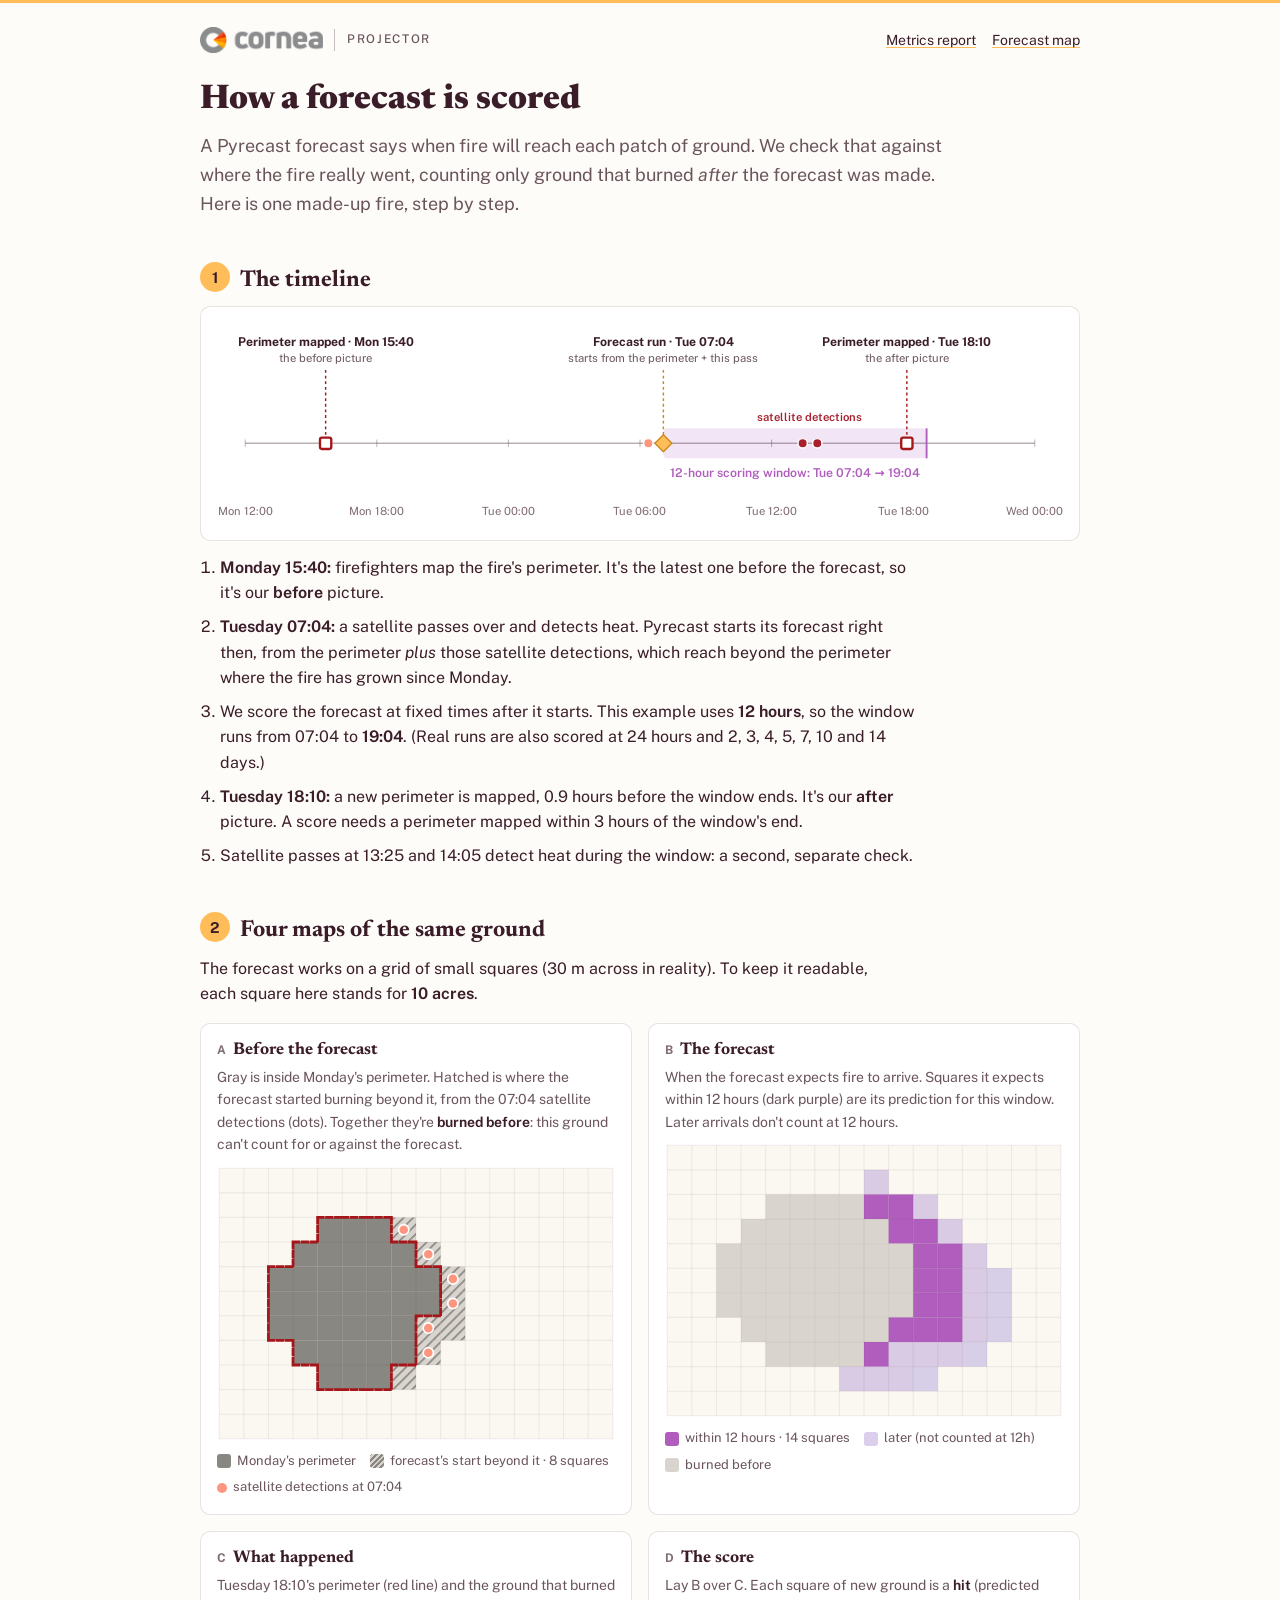
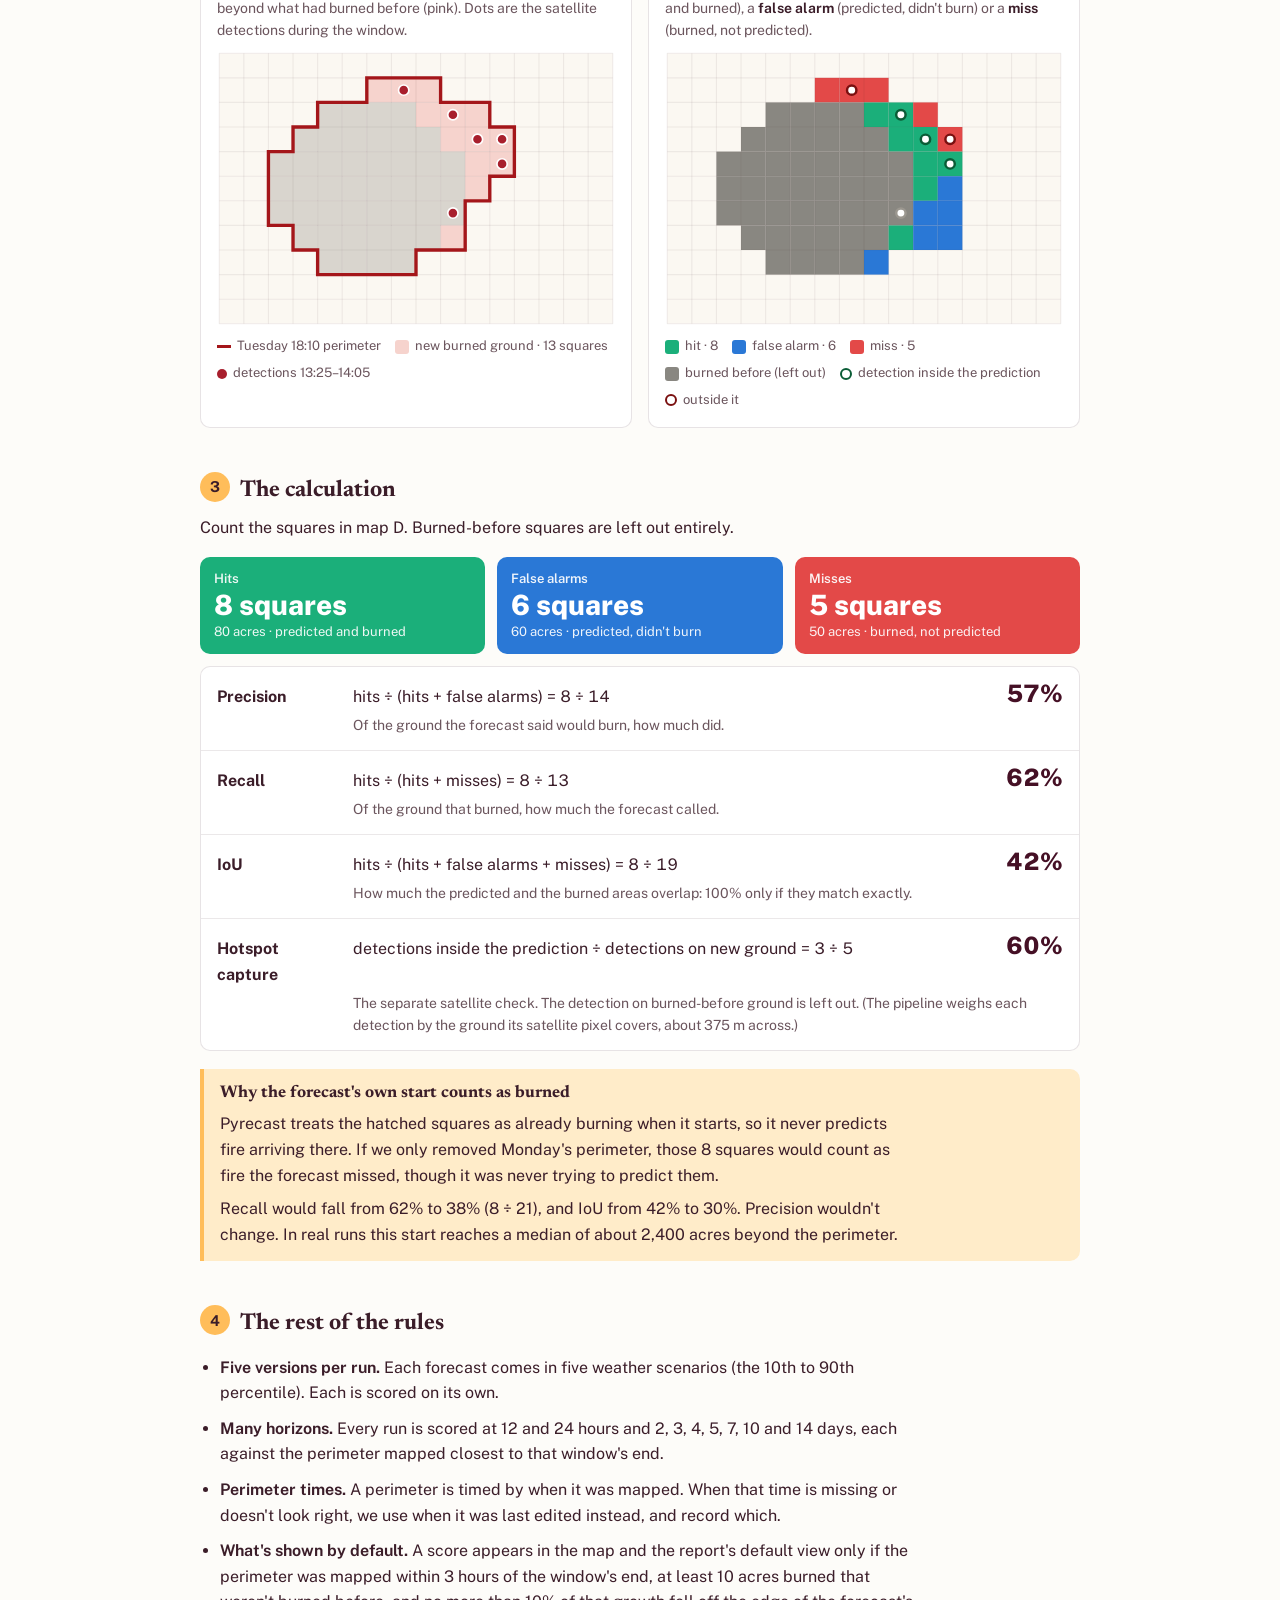
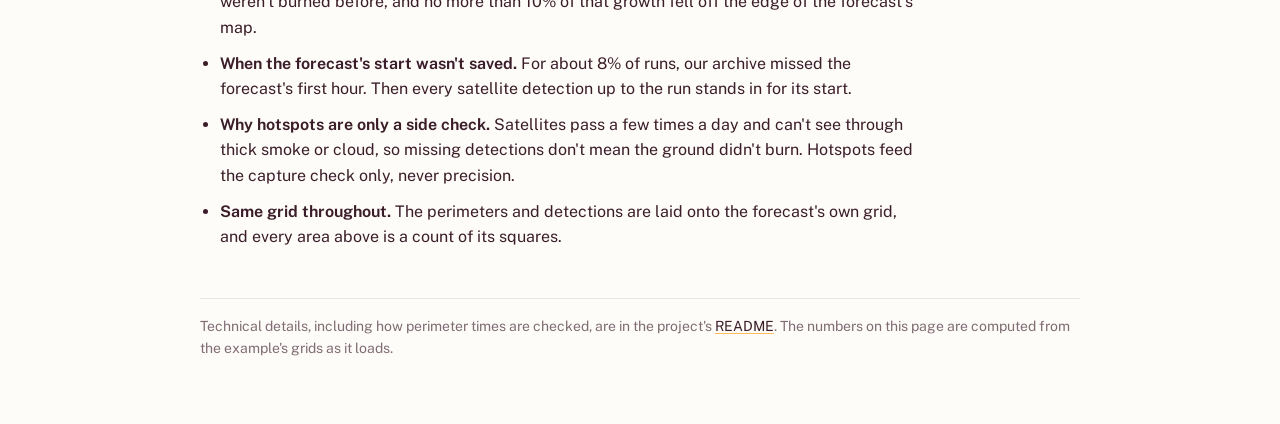
==== methodology/index.html @ 112e8e1b "Score growth beyond the forecast's own start, not just the perimeter; /methodology page Pyrecast see" ====
<!doctype html>
<html lang="en">
<head>
<meta charset="utf-8">
<meta name="viewport" content="width=device-width, initial-scale=1">
<link rel="icon" type="image/png" href="../favicon.png">
<title>Forecast scoring methodology</title>
<link rel="preconnect" href="https://fonts.googleapis.com">
<link rel="preconnect" href="https://fonts.gstatic.com" crossorigin>
<link rel="stylesheet" href="https://fonts.googleapis.com/css2?family=Newsreader:opsz,wght@6..72,600..800&family=Public+Sans:wght@400..800&display=swap">
<link rel="stylesheet" href="../brand.css">
<script src="../palette.js"></script>
<style>
  body { margin: 0; background: var(--page); color: var(--ink); font: 16px/1.6 var(--font-sans); }
  main { max-width: 880px; margin: 0 auto; padding: 24px 16px 64px; }
  header.top { display: flex; align-items: center; justify-content: space-between; gap: 16px;
               flex-wrap: wrap; margin-bottom: 28px; }
  header.top nav { display: flex; gap: 16px; font-size: 14px; }
  h1 { font-size: 34px; line-height: 1.15; font-weight: 800; margin: 0 0 12px; }
  h2 { font-size: 23px; line-height: 1.25; font-weight: 700; margin: 44px 0 10px; }
  h2 .n { display: inline-flex; align-items: center; justify-content: center; width: 30px; height: 30px;
          margin-right: 10px; border-radius: 50%; background: var(--accent); color: var(--on-accent);
          font: 700 15px/1 var(--font-sans); vertical-align: 3px; }
  p { margin: 0 0 14px; max-width: 68ch; }
  .lede { font-size: 18px; color: var(--ink-2); }
  .muted { color: var(--muted); }
  b, strong { font-weight: 650; color: var(--ink); }

  /* the timeline: wide by nature, so it scrolls sideways inside its card on a phone */
  .card { background: var(--surface); border: 1px solid var(--border); border-radius: 10px; padding: 16px; }
  .scroll { overflow-x: auto; -webkit-overflow-scrolling: touch; }
  .timeline svg { display: block; min-width: 700px; width: 100%; height: auto; }
  .steps { margin: 14px 0 0; padding-left: 20px; max-width: 70ch; }
  .steps li { margin: 0 0 8px; }

  /* the four maps of the example fire */
  .panels { display: grid; grid-template-columns: repeat(2, minmax(0, 1fr)); gap: 16px; margin-top: 16px; }
  @media (max-width: 720px) { .panels { grid-template-columns: minmax(0, 1fr); } }
  .panel h3 { font: 700 17px/1.3 var(--font-serif); margin: 0 0 4px; }
  .panel h3 .tag { font: 700 12px/1 var(--font-sans); color: var(--muted); letter-spacing: .08em;
                   text-transform: uppercase; margin-right: 6px; }
  .panel p { font-size: 14px; color: var(--ink-2); margin: 0 0 10px; }
  .panel svg { display: block; width: 100%; height: auto; }
  .legend { display: flex; flex-wrap: wrap; gap: 6px 14px; margin-top: 10px; font-size: 13px; color: var(--ink-2); }
  .legend span { display: inline-flex; align-items: center; gap: 6px; }
  .sw { flex: none; width: 14px; height: 14px; border-radius: 3px; }
  .sw.dot { border-radius: 50%; width: 10px; height: 10px; }
  .sw.ring { border-radius: 50%; width: 8px; height: 8px; background: #fff; border: 2px solid; }
  .sw.line { height: 0; border-radius: 0; border-top: 3px solid; }

  /* the calculation */
  .calc { display: grid; gap: 12px; margin-top: 16px; }
  .counts { display: grid; grid-template-columns: repeat(3, minmax(0, 1fr)); gap: 12px; }
  @media (max-width: 560px) { .counts { grid-template-columns: minmax(0, 1fr); } }
  .count { border-radius: 10px; padding: 12px 14px; color: #fff; }
  .count .k { font-size: 13px; font-weight: 600; opacity: .92; }
  .count .v { font: 800 28px/1.15 var(--font-sans); }
  .count .s { font-size: 13px; opacity: .92; }
  .formula { display: grid; grid-template-columns: 7.5em minmax(0, 1fr) auto; align-items: baseline;
             gap: 4px 16px; padding: 14px 16px; }
  .formula + .formula { border-top: 1px solid var(--grid); }
  .formula .name { font-weight: 700; }
  .formula .eq { font-variant-numeric: tabular-nums; }
  .formula .res { font: 800 24px/1 var(--font-sans); color: var(--stat); font-variant-numeric: tabular-nums; }
  .formula .what { grid-column: 2 / 4; font-size: 14px; color: var(--ink-2); }
  @media (max-width: 560px) {
    .formula { grid-template-columns: minmax(0, 1fr) auto; }
    .formula .eq, .formula .what { grid-column: 1 / -1; }
    .formula .res { grid-row: 1; grid-column: 2; }
  }
  .frac { white-space: nowrap; }
  .callout { border-left: 4px solid var(--accent); background: var(--selected); border-radius: 0 10px 10px 0;
             padding: 14px 16px; margin-top: 18px; }
  .callout h3 { font: 700 17px/1.3 var(--font-serif); margin: 0 0 6px; }
  .callout p { margin: 0 0 8px; }
  .callout p:last-child { margin-bottom: 0; }
  ul.rules { padding-left: 20px; max-width: 70ch; }
  ul.rules li { margin: 0 0 10px; }
  footer { margin-top: 48px; padding-top: 16px; border-top: 1px solid var(--grid); font-size: 14px; color: var(--muted); }
</style>
</head>
<body>
<main>
  <header class="top">
    <div class="lockup"><a class="brand" href="../"><img src="../cornea-logo-on-light.webp" alt="Cornea"></a><span class="product">Projector</span></div>
    <nav><a href="../report.html">Metrics report</a><a href="../map.html">Forecast map</a></nav>
  </header>

  <h1>How a forecast is scored</h1>
  <p class="lede">A Pyrecast forecast says when fire will reach each patch of ground. We check that
  against where the fire really went, counting only ground that burned <em>after</em> the forecast
  was made. Here is one made-up fire, step by step.</p>

  <h2><span class="n">1</span>The timeline</h2>
  <div class="card timeline"><div class="scroll"><svg id="timeline" viewBox="0 0 900 214" role="img"
    aria-label="Timeline: perimeter mapped Monday 15:40; forecast run Tuesday 07:04 right after a satellite pass; satellite detections at 13:25 and 14:05; perimeter mapped Tuesday 18:10; the 12-hour scoring window runs from 07:04 to 19:04 Tuesday."></svg></div></div>
  <ol class="steps">
    <li><b>Monday 15:40:</b> firefighters map the fire's perimeter. It's the latest one before the
      forecast, so it's our <b>before</b> picture.</li>
    <li><b>Tuesday 07:04:</b> a satellite passes over and detects heat. Pyrecast starts its forecast
      right then, from the perimeter <em>plus</em> those satellite detections, which reach beyond the
      perimeter where the fire has grown since Monday.</li>
    <li>We score the forecast at fixed times after it starts. This example uses <b>12 hours</b>, so
      the window runs from 07:04 to <b>19:04</b>. (Real runs are also scored at 24 hours and 2, 3,
      4, 5, 7, 10 and 14 days.)</li>
    <li><b>Tuesday 18:10:</b> a new perimeter is mapped, 0.9 hours before the window ends. It's our
      <b>after</b> picture. A score needs a perimeter mapped within 3 hours of the window's end.</li>
    <li>Satellite passes at 13:25 and 14:05 detect heat during the window: a second, separate check.</li>
  </ol>

  <h2><span class="n">2</span>Four maps of the same ground</h2>
  <p>The forecast works on a grid of small squares (30 m across in reality). To keep it readable,
  each square here stands for <b>10 acres</b>.</p>
  <div class="panels">
    <div class="card panel">
      <h3><span class="tag">A</span>Before the forecast</h3>
      <p>Gray is inside Monday's perimeter. Hatched is where the forecast started burning beyond it,
        from the 07:04 satellite detections (dots). Together they're <b>burned before</b>: this ground
        can't count for or against the forecast.</p>
      <svg id="pA" role="img" aria-label="Map A: Monday's perimeter and the forecast's satellite-seeded start beyond it"></svg>
      <div class="legend" id="lA"></div>
    </div>
    <div class="card panel">
      <h3><span class="tag">B</span>The forecast</h3>
      <p>When the forecast expects fire to arrive. Squares it expects within 12 hours (dark purple)
        are its prediction for this window. Later arrivals don't count at 12 hours.</p>
      <svg id="pB" role="img" aria-label="Map B: forecast arrival times; dark squares within 12 hours"></svg>
      <div class="legend" id="lB"></div>
    </div>
    <div class="card panel">
      <h3><span class="tag">C</span>What happened</h3>
      <p>Tuesday 18:10's perimeter (red line) and the ground that burned beyond what had burned before
        (pink). Dots are the satellite detections during the window.</p>
      <svg id="pC" role="img" aria-label="Map C: the perimeter at the window's end and the satellite detections in the window"></svg>
      <div class="legend" id="lC"></div>
    </div>
    <div class="card panel">
      <h3><span class="tag">D</span>The score</h3>
      <p>Lay B over C. Each square of new ground is a <b>hit</b> (predicted and burned), a
        <b>false alarm</b> (predicted, didn't burn) or a <b>miss</b> (burned, not predicted).</p>
      <svg id="pD" role="img" aria-label="Map D: hits, false alarms and misses"></svg>
      <div class="legend" id="lD"></div>
    </div>
  </div>

  <h2><span class="n">3</span>The calculation</h2>
  <p>Count the squares in map D. Burned-before squares are left out entirely.</p>
  <div class="calc">
    <div class="counts">
      <div class="count" data-bg="hit"><div class="k">Hits</div><div class="v"><span data-v="hit"></span> squares</div><div class="s"><span data-v="hitAc"></span> acres · predicted and burned</div></div>
      <div class="count" data-bg="falseAlarm"><div class="k">False alarms</div><div class="v"><span data-v="fa"></span> squares</div><div class="s"><span data-v="faAc"></span> acres · predicted, didn't burn</div></div>
      <div class="count" data-bg="miss"><div class="k">Misses</div><div class="v"><span data-v="miss"></span> squares</div><div class="s"><span data-v="missAc"></span> acres · burned, not predicted</div></div>
    </div>
    <div class="card" style="padding:0">
      <div class="formula"><div class="name">Precision</div>
        <div class="eq">hits ÷ (hits + false alarms) = <span class="frac"><span data-v="hit"></span> ÷ <span data-v="pred"></span></span></div>
        <div class="res" data-v="P"></div>
        <div class="what">Of the ground the forecast said would burn, how much did.</div></div>
      <div class="formula"><div class="name">Recall</div>
        <div class="eq">hits ÷ (hits + misses) = <span class="frac"><span data-v="hit"></span> ÷ <span data-v="act"></span></span></div>
        <div class="res" data-v="R"></div>
        <div class="what">Of the ground that burned, how much the forecast called.</div></div>
      <div class="formula"><div class="name">IoU</div>
        <div class="eq">hits ÷ (hits + false alarms + misses) = <span class="frac"><span data-v="hit"></span> ÷ <span data-v="union"></span></span></div>
        <div class="res" data-v="IoU"></div>
        <div class="what">How much the predicted and the burned areas overlap: 100% only if they match exactly.</div></div>
      <div class="formula"><div class="name">Hotspot capture</div>
        <div class="eq">detections inside the prediction ÷ detections on new ground = <span class="frac"><span data-v="hsIn"></span> ÷ <span data-v="hsNew"></span></span></div>
        <div class="res" data-v="HS"></div>
        <div class="what">The separate satellite check. The detection on burned-before ground is left out.
          (The pipeline weighs each detection by the ground its satellite pixel covers, about 375 m across.)</div></div>
    </div>
  </div>

  <div class="callout">
    <h3>Why the forecast's own start counts as burned</h3>
    <p>Pyrecast treats the hatched squares as already burning when it starts, so it never predicts
      fire arriving there. If we only removed Monday's perimeter, those <span data-v="start"></span>
      squares would count as fire the forecast missed, though it was never trying to predict them.</p>
    <p>Recall would fall from <span data-v="R"></span> to <span data-v="R0"></span>
      (<span data-v="hit"></span> ÷ <span data-v="act0"></span>), and IoU from <span data-v="IoU"></span>
      to <span data-v="IoU0"></span>. Precision wouldn't change. In real runs this start reaches a median
      of about 2,400 acres beyond the perimeter.</p>
  </div>

  <h2><span class="n">4</span>The rest of the rules</h2>
  <ul class="rules">
    <li><b>Five versions per run.</b> Each forecast comes in five weather scenarios (the 10th to 90th
      percentile). Each is scored on its own.</li>
    <li><b>Many horizons.</b> Every run is scored at 12 and 24 hours and 2, 3, 4, 5, 7, 10 and 14 days,
      each against the perimeter mapped closest to that window's end.</li>
    <li><b>Perimeter times.</b> A perimeter is timed by when it was mapped. When that time is missing or
      doesn't look right, we use when it was last edited instead, and record which.</li>
    <li><b>What's shown by default.</b> A score appears in the map and the report's default view only if
      the perimeter was mapped within 3 hours of the window's end, at least 10 acres burned that
      weren't burned before, and no more than 10% of that growth fell off the edge of the forecast's map.</li>
    <li><b>When the forecast's start wasn't saved.</b> For about 8% of runs, our archive missed the
      forecast's first hour. Then every satellite detection up to the run stands in for its start.</li>
    <li><b>Why hotspots are only a side check.</b> Satellites pass a few times a day and can't see through
      thick smoke or cloud, so missing detections don't mean the ground didn't burn. Hotspots feed the
      capture check only, never precision.</li>
    <li><b>Same grid throughout.</b> The perimeters and detections are laid onto the forecast's own grid,
      and every area above is a count of its squares.</li>
  </ul>

  <footer>Technical details, including how perimeter times are checked, are in the project's
    <a href="https://github.com/pasha594/fire-forecast-eval#metric-definitions">README</a>.
    The numbers on this page are computed from the example's grids as it loads.</footer>
</main>

<script>
"use strict";
// ---------------------------------------------------------------- the example fire
// Each string is one row of the grid, west to east; each square is 10 acres.
// B: inside Monday's perimeter · S: where the forecast started burning beyond it
const BEFORE = [
  "................",
  "................",
  "....BBBS........",
  "...BBBBBS.......",
  "..BBBBBBBS......",
  "..BBBBBBBS......",
  "..BBBBBBSS......",
  "...BBBBBS.......",
  "....BBBS........",
  "................",
  "................",
];
// the forecast's arrival time: 1 within 12h (this window), 2 within 24h, 3 later
const FORECAST = [
  "................",
  "........2.......",
  "........112.....",
  ".........112....",
  "..........112...",
  "..........1123..",
  "..........1123..",
  ".........11123..",
  "........12223...",
  ".......2223.....",
  "................",
];
// x: burned by the window's end, beyond what had burned before (inside Tuesday 18:10's perimeter)
const ACTUAL = [
  "................",
  "......xxx.......",
  "........xxx.....",
  ".........xxx....",
  "..........xx....",
  "..........x.....",
  "................",
  ".........x......",
  "................",
  "................",
  "................",
];
const PASS_AT_RUN = [[2, 7], [3, 8], [4, 9], [5, 9], [6, 8], [7, 8]];   // [row, col]: 07:04 detections
const IN_WINDOW = [[1, 7], [2, 9], [3, 10], [4, 11], [3, 11], [6, 9]];  // 13:25 and 14:05 detections
const ACRES = 10, ROWS = BEFORE.length, COLS = BEFORE[0].length, CELL = 22, PAD = 2;

const P = window.Palette, pal = P.get(), S = P.SCORE, TOA = P.toaColors();
const INK = "#3b1d29", NEW_BURN = "#f6d3cd", BEFORE_LIGHT = "#d9d5ce", HOT_OLD = P.hotspotColor(150), HOT_NEW = P.hotspotColor(2);
const RING_IN = "#0a5c36", RING_OUT = "#7a1010";

const at = (g, r, c) => g[r][c];
const before = (r, c) => at(BEFORE, r, c) !== ".";
const predicted = (r, c) => at(FORECAST, r, c) === "1";
const burned = (r, c) => at(ACTUAL, r, c) === "x";
function classOf(r, c) {
  if (before(r, c)) return "base";
  if (predicted(r, c)) return burned(r, c) ? "hit" : "falseAlarm";
  return burned(r, c) ? "miss" : null;
}

// ---------------------------------------------------------------- the numbers
const n = { hit: 0, fa: 0, miss: 0, start: 0 };
for (let r = 0; r < ROWS; r++) for (let c = 0; c < COLS; c++) {
  const k = classOf(r, c);
  if (k === "hit") n.hit++; else if (k === "falseAlarm") n.fa++; else if (k === "miss") n.miss++;
  if (at(BEFORE, r, c) === "S") n.start++;
}
const hsNew = IN_WINDOW.filter(([r, c]) => !before(r, c));
const hsIn = hsNew.filter(([r, c]) => predicted(r, c));
const pct = x => `${Math.round(100 * x)}%`;
const V = {
  hit: n.hit, fa: n.fa, miss: n.miss, start: n.start,
  hitAc: n.hit * ACRES, faAc: n.fa * ACRES, missAc: n.miss * ACRES,
  pred: n.hit + n.fa, act: n.hit + n.miss, union: n.hit + n.fa + n.miss,
  P: pct(n.hit / (n.hit + n.fa)), R: pct(n.hit / (n.hit + n.miss)), IoU: pct(n.hit / (n.hit + n.fa + n.miss)),
  hsIn: hsIn.length, hsNew: hsNew.length, HS: pct(hsIn.length / hsNew.length),
  // had only the perimeter been removed: the start's squares (all inside the 18:10 perimeter) become misses
  act0: n.hit + n.miss + n.start, R0: pct(n.hit / (n.hit + n.miss + n.start)),
  IoU0: pct(n.hit / (n.hit + n.fa + n.miss + n.start)),
};
for (const el of document.querySelectorAll("[data-v]")) el.textContent = V[el.dataset.v];
for (const el of document.querySelectorAll("[data-bg]")) el.style.background = S[el.dataset.bg];

// ---------------------------------------------------------------- drawing
const NS = "http://www.w3.org/2000/svg";
function svgEl(tag, attrs, parent) {
  const e = document.createElementNS(NS, tag);
  for (const [k, v] of Object.entries(attrs)) e.setAttribute(k, v);
  if (parent) parent.append(e);
  return e;
}
const X = c => PAD + c * CELL, Y = r => PAD + r * CELL;

function gridSvg(id) {
  const svg = document.getElementById(id);
  svg.setAttribute("viewBox", `0 0 ${COLS * CELL + 2 * PAD} ${ROWS * CELL + 2 * PAD}`);
  const defs = svgEl("defs", {}, svg);
  const hatch = svgEl("pattern", { id: `${id}-hatch`, width: 6, height: 6, patternUnits: "userSpaceOnUse",
                                    patternTransform: "rotate(45)" }, defs);
  svgEl("rect", { width: 6, height: 6, fill: BEFORE_LIGHT }, hatch);
  svgEl("line", { x1: 0, y1: 0, x2: 0, y2: 6, stroke: S.base, "stroke-width": 3 }, hatch);
  svgEl("rect", { x: PAD, y: PAD, width: COLS * CELL, height: ROWS * CELL, fill: "#fbf8f2" }, svg);
  return svg;
}
function cell(svg, r, c, fill, opacity = 1) {
  svgEl("rect", { x: X(c), y: Y(r), width: CELL, height: CELL, fill, "fill-opacity": opacity }, svg);
}
function gridLines(svg) {
  const g = svgEl("g", { stroke: INK, "stroke-opacity": 0.07, "stroke-width": 1 }, svg);
  for (let c = 0; c <= COLS; c++) svgEl("line", { x1: X(c), y1: Y(0), x2: X(c), y2: Y(ROWS) }, g);
  for (let r = 0; r <= ROWS; r++) svgEl("line", { x1: X(0), y1: Y(r), x2: X(COLS), y2: Y(r) }, g);
}
function outline(svg, inside, color, width, dash) {
  // the edges between squares inside and outside a set: its perimeter, drawn square by square
  let d = "";
  const inn = (r, c) => r >= 0 && r < ROWS && c >= 0 && c < COLS && inside(r, c);
  for (let r = 0; r < ROWS; r++) for (let c = 0; c < COLS; c++) {
    if (!inn(r, c)) continue;
    if (!inn(r - 1, c)) d += `M${X(c)} ${Y(r)}h${CELL}`;
    if (!inn(r + 1, c)) d += `M${X(c)} ${Y(r + 1)}h${CELL}`;
    if (!inn(r, c - 1)) d += `M${X(c)} ${Y(r)}v${CELL}`;
    if (!inn(r, c + 1)) d += `M${X(c + 1)} ${Y(r)}v${CELL}`;
  }
  svgEl("path", { d, fill: "none", stroke: color, "stroke-width": width, "stroke-linecap": "square",
                  ...(dash ? { "stroke-dasharray": dash } : {}) }, svg);
}
function dot(svg, r, c, fill) {
  svgEl("circle", { cx: X(c) + CELL / 2, cy: Y(r) + CELL / 2, r: 4.6, fill, stroke: "#fff", "stroke-width": 1.5 }, svg);
}
function ring(svg, r, c, color) {
  svgEl("circle", { cx: X(c) + CELL / 2, cy: Y(r) + CELL / 2, r: 4.2, fill: "#fff", stroke: color, "stroke-width": 2.2 }, svg);
}
function legend(id, items) {
  document.getElementById(id).innerHTML = items.map(([kind, color, label]) =>
    `<span><i class="sw ${kind}" style="${kind === "ring" ? `border-color:${color}` : kind === "line" ? `border-top-color:${color}` : `background:${color}`}"></i>${label}</span>`).join("");
}
const each = fn => { for (let r = 0; r < ROWS; r++) for (let c = 0; c < COLS; c++) fn(r, c); };

// A: before the forecast
{
  const svg = gridSvg("pA");
  each((r, c) => {
    if (at(BEFORE, r, c) === "B") cell(svg, r, c, S.base);
    else if (at(BEFORE, r, c) === "S") cell(svg, r, c, "url(#pA-hatch)");
  });
  gridLines(svg);
  outline(svg, (r, c) => at(BEFORE, r, c) === "B", pal.perimeter, 2.5, "5 3");
  for (const [r, c] of PASS_AT_RUN) dot(svg, r, c, HOT_OLD);
  legend("lA", [["", S.base, "Monday's perimeter"],
                ["", `repeating-linear-gradient(135deg, ${S.base} 0 2px, ${BEFORE_LIGHT} 2px 4px)`, `forecast's start beyond it · ${n.start} squares`],
                ["dot", HOT_OLD, "satellite detections at 07:04"]]);
}
// B: the forecast
{
  const svg = gridSvg("pB");
  each((r, c) => {
    if (before(r, c)) cell(svg, r, c, BEFORE_LIGHT);
    const f = at(FORECAST, r, c);
    if (f === "1") cell(svg, r, c, TOA[0]);
    else if (f !== ".") cell(svg, r, c, TOA[+f], 0.35);
  });
  gridLines(svg);
  legend("lB", [["", TOA[0], `within 12 hours · ${V.pred} squares`],
                ["", TOA[2] + "59", "later (not counted at 12h)"],
                ["", BEFORE_LIGHT, "burned before"]]);
}
// C: what happened
{
  const svg = gridSvg("pC");
  each((r, c) => {
    if (before(r, c)) cell(svg, r, c, BEFORE_LIGHT);
    else if (burned(r, c)) cell(svg, r, c, NEW_BURN);
  });
  gridLines(svg);
  outline(svg, (r, c) => before(r, c) || burned(r, c), pal.perimeter, 3);
  for (const [r, c] of IN_WINDOW) dot(svg, r, c, HOT_NEW);
  legend("lC", [["line", pal.perimeter, "Tuesday 18:10 perimeter"],
                ["", NEW_BURN, `new burned ground · ${V.act} squares`],
                ["dot", HOT_NEW, "detections 13:25–14:05"]]);
}
// D: the score
{
  const svg = gridSvg("pD");
  each((r, c) => { const k = classOf(r, c); if (k) cell(svg, r, c, S[k]); });
  gridLines(svg);
  for (const [r, c] of IN_WINDOW) ring(svg, r, c, before(r, c) ? "#9b978f" : predicted(r, c) ? RING_IN : RING_OUT);
  legend("lD", [["", S.hit, `hit · ${n.hit}`], ["", S.falseAlarm, `false alarm · ${n.fa}`],
                ["", S.miss, `miss · ${n.miss}`], ["", S.base, "burned before (left out)"],
                ["ring", RING_IN, "detection inside the prediction"], ["ring", RING_OUT, "outside it"]]);
}

// ---------------------------------------------------------------- the timeline
{
  const svg = document.getElementById("timeline");
  const T0 = 12, T1 = 48, x = h => 30 + (h - T0) / (T1 - T0) * 840;   // hours from Monday 00:00
  const AXIS = 128, RUN = 24 + 7 + 4 / 60, END = RUN + 12;
  const text = (s, attrs) => { const t = svgEl("text", { "font-size": 13, fill: INK, ...attrs }, svg); t.textContent = s; return t; };
  // the window
  svgEl("rect", { x: x(RUN), y: AXIS - 16, width: x(END) - x(RUN), height: 32, rx: 4, fill: TOA[0], "fill-opacity": 0.16 }, svg);
  text("12-hour scoring window: Tue 07:04 → 19:04", { x: (x(RUN) + x(END)) / 2, y: AXIS + 36, "text-anchor": "middle", "font-weight": 600, fill: TOA[0] });
  // axis and day ticks
  svgEl("line", { x1: x(T0), y1: AXIS, x2: x(T1), y2: AXIS, stroke: INK, "stroke-opacity": 0.35, "stroke-width": 1.5 }, svg);
  for (let h = T0; h <= T1; h += 6) {
    svgEl("line", { x1: x(h), y1: AXIS - 4, x2: x(h), y2: AXIS + 4, stroke: INK, "stroke-opacity": 0.35 }, svg);
    const day = ["Mon", "Tue", "Wed"][Math.floor(h / 24)], hh = String(h % 24).padStart(2, "0");
    text(`${day} ${hh}:00`, { x: x(h), y: 204, "text-anchor": "middle", "font-size": 12, fill: "#806c74" });
  }
  // events above the axis: [hour, title, subtitle, color, kind]
  const events = [
    [15 + 40 / 60, "Perimeter mapped · Mon 15:40", "the before picture", pal.perimeter, "perim"],
    [RUN, "Forecast run · Tue 07:04", "starts from the perimeter + this pass", "#c98a1b", "run"],
    [24 + 18 + 10 / 60, "Perimeter mapped · Tue 18:10", "the after picture", pal.perimeter, "perim"],
  ];
  for (const [h, title, sub, color, kind] of events) {
    svgEl("line", { x1: x(h), y1: 50, x2: x(h), y2: AXIS, stroke: color, "stroke-width": 1.5, "stroke-dasharray": "3 3" }, svg);
    if (kind === "perim") svgEl("rect", { x: x(h) - 6, y: AXIS - 6, width: 12, height: 12, rx: 2, fill: "#fff", stroke: color, "stroke-width": 2.5 }, svg);
    else svgEl("path", { d: `M${x(h)} ${AXIS - 9}l9 9l-9 9l-9 -9z`, fill: "#ffbd5a", stroke: color, "stroke-width": 1.5 }, svg);
    text(title, { x: x(h), y: 24, "text-anchor": "middle", "font-weight": 700 });
    text(sub, { x: x(h), y: 42, "text-anchor": "middle", "font-size": 12, fill: "#6b555d" });
  }
  // satellite passes: the one the run started from, and the two inside the window
  svgEl("circle", { cx: x(RUN) - 16, cy: AXIS, r: 5, fill: HOT_OLD, stroke: "#fff", "stroke-width": 1.5 }, svg);
  for (const h of [24 + 13 + 25 / 60, 24 + 14 + 5 / 60]) svgEl("circle", { cx: x(h), cy: AXIS, r: 5, fill: HOT_NEW, stroke: "#fff", "stroke-width": 1.5 }, svg);
  text("satellite detections", { x: x(24 + 13.75), y: AXIS - 24, "text-anchor": "middle", "font-size": 12, fill: HOT_NEW, "font-weight": 600 });
  svgEl("line", { x1: x(END), y1: AXIS - 16, x2: x(END), y2: AXIS + 16, stroke: TOA[0], "stroke-width": 2 }, svg);
}
</script>
</body>
</html>
---- brand.css ----
/* Cornea brand layer: palette and type from fires.cornea.is (its light theme,
   shown regardless of the viewer's system setting). Only UI chrome lives here;
   data encodings live in palette.js (ToA ramp, hotspots, perimeters) or in each
   page (TP/FP/FN). */
:root {
  color-scheme: light;
  --font-sans: "Public Sans", system-ui, -apple-system, "Segoe UI", sans-serif;
  --font-serif: "Newsreader", Georgia, "Times New Roman", serif;
  --page: #fdfcf9; --surface: #ffffff;
  --ink: #3b1d29; --ink-2: #6b555d; --muted: #806c74;
  --grid: rgba(59, 29, 41, 0.10); --axis: rgba(59, 29, 41, 0.28);
  --border: rgba(59, 29, 41, 0.12);
  --accent: #ffbd5a; --on-accent: #3b1d29; --tan: #baab8e;
  --link: #3b1d29; --label: #6b555d; --stat: #451025;
  --hover: #f7f1e8; --selected: #ffecc9;
  --warn: #b3591f; --warn-bg: #fff4ec;
}

body { box-sizing: border-box; border-top: 3px solid var(--accent); accent-color: var(--accent); }
h1, h2 { font-family: var(--font-serif); }
a { color: var(--link); text-decoration-color: var(--accent); text-underline-offset: 2px; }

.brand { display: inline-block; line-height: 0; }
.brand img { display: block; width: auto; }
/* "Cornea | PROJECTOR": the logo, a hairline, then the product name, all sized off
   the logo's height (pages set --logo-h) */
.lockup { --logo-h: 26px; display: flex; align-items: center; width: max-content; }
.lockup .brand img { height: var(--logo-h); }
.lockup .product {
  display: flex; align-items: center; height: calc(var(--logo-h) * 0.85);
  margin-left: calc(var(--logo-h) * 0.45); padding-left: calc(var(--logo-h) * 0.45);
  border-left: 1px solid var(--axis); color: var(--ink-2);
  font: 500 calc(var(--logo-h) * 0.46)/1 var(--font-sans); letter-spacing: 0.14em;
  text-transform: uppercase; white-space: nowrap;
}

/* settings overlay (colors, plus a page's own options) and its gear button, both
   built by palette.js; the panel sits above the map and its controls */
.palette-gear {
  display: inline-flex; align-items: center; justify-content: center; flex: none;
  width: 28px; height: 28px; padding: 0; border: 1px solid var(--axis); border-radius: 6px;
  background: transparent; color: var(--ink-2); cursor: pointer;
}
.palette-gear:hover { background: var(--hover); color: var(--ink); }
.palette-gear svg { display: block; width: 16px; height: 16px; }

.palette-panel {
  position: fixed; top: 12px; right: 12px; z-index: 2000;
  width: 300px; max-width: calc(100vw - 24px); max-height: calc(100vh - 24px); overflow-y: auto;
  padding: 12px 14px 14px; background: var(--surface); color: var(--ink);
  border: 1px solid var(--border); border-radius: 10px;
  box-shadow: 0 12px 32px rgba(59, 29, 41, 0.18), 0 2px 6px rgba(59, 29, 41, 0.08);
  font: 13px/1.4 var(--font-sans); text-align: left;
}
.palette-panel, .palette-panel * { box-sizing: border-box; }
.palette-panel[hidden], .palette-panel [hidden] { display: none; }
.palette-head { display: flex; align-items: center; justify-content: space-between; gap: 8px; }
.palette-panel h2 { font: 700 19px/1.2 var(--font-serif); color: var(--ink); margin: 0; }
.palette-panel h3 { font: 700 14.5px/1.3 var(--font-serif); color: var(--ink); margin: 0 0 7px; }
.palette-close {
  width: 26px; height: 26px; padding: 0; border: 0; border-radius: 6px;
  background: transparent; color: var(--ink-2); font: 20px/1 var(--font-sans); cursor: pointer;
}
.palette-close:hover { background: var(--hover); color: var(--ink); }
.palette-sec, .palette-foot { border-top: 1px solid var(--grid); margin-top: 10px; padding-top: 10px; }
.palette-strip { display: flex; height: 10px; border-radius: 5px; overflow: hidden; }
.palette-strip span { flex: 1; }
.palette-bar { height: 10px; border-radius: 5px; }
.palette-ends { display: flex; justify-content: space-between; color: var(--muted); font-size: 11px; margin-top: 2px; }
.palette-grid { display: grid; grid-template-columns: repeat(3, minmax(0, 1fr)); gap: 6px 8px; margin: 8px 0; }
.palette-row {
  display: flex; align-items: center; gap: 6px; min-width: 0;
  color: var(--ink-2); font-size: 12px; white-space: nowrap; cursor: pointer;
}
.palette-row.palette-wide { grid-column: 1 / -1; }
.palette-row input[type=color] {
  flex: none; width: 30px; height: 22px; margin: 0; padding: 0; cursor: pointer;
  border: 1px solid var(--axis); border-radius: 5px; background: var(--surface);
}
.palette-row input[type=color]::-webkit-color-swatch-wrapper { padding: 2px; }
.palette-row input[type=color]::-webkit-color-swatch { border: 0; border-radius: 3px; }
.palette-row input[type=color]::-moz-color-swatch { border: 0; border-radius: 3px; }
.palette-check { display: flex; align-items: center; gap: 6px; color: var(--ink-2); font-size: 12px; cursor: pointer; }
.palette-check input { margin: 0; }
.palette-choices { display: grid; gap: 6px; }
.palette-actions { display: flex; gap: 8px; }
.palette-btn {
  font: 600 12.5px/1.2 var(--font-sans); padding: 6px 10px; cursor: pointer;
  border: 1px solid var(--axis); border-radius: 6px; background: var(--surface); color: var(--ink);
}
.palette-btn:hover { background: var(--hover); }
.palette-btn-primary, .palette-btn-primary:hover {
  background: var(--accent); border-color: var(--accent); color: var(--on-accent);
}
.palette-btn-primary:hover { filter: brightness(0.96); }
.palette-copybox {
  display: block; width: 100%; margin-top: 8px; padding: 6px; resize: vertical;
  font: 11px/1.35 ui-monospace, SFMono-Regular, Menlo, Consolas, monospace; color: var(--ink);
  background: var(--page); border: 1px solid var(--axis); border-radius: 6px;
}
.palette-note { color: var(--muted); font-size: 11.5px; margin: 8px 0 0; }
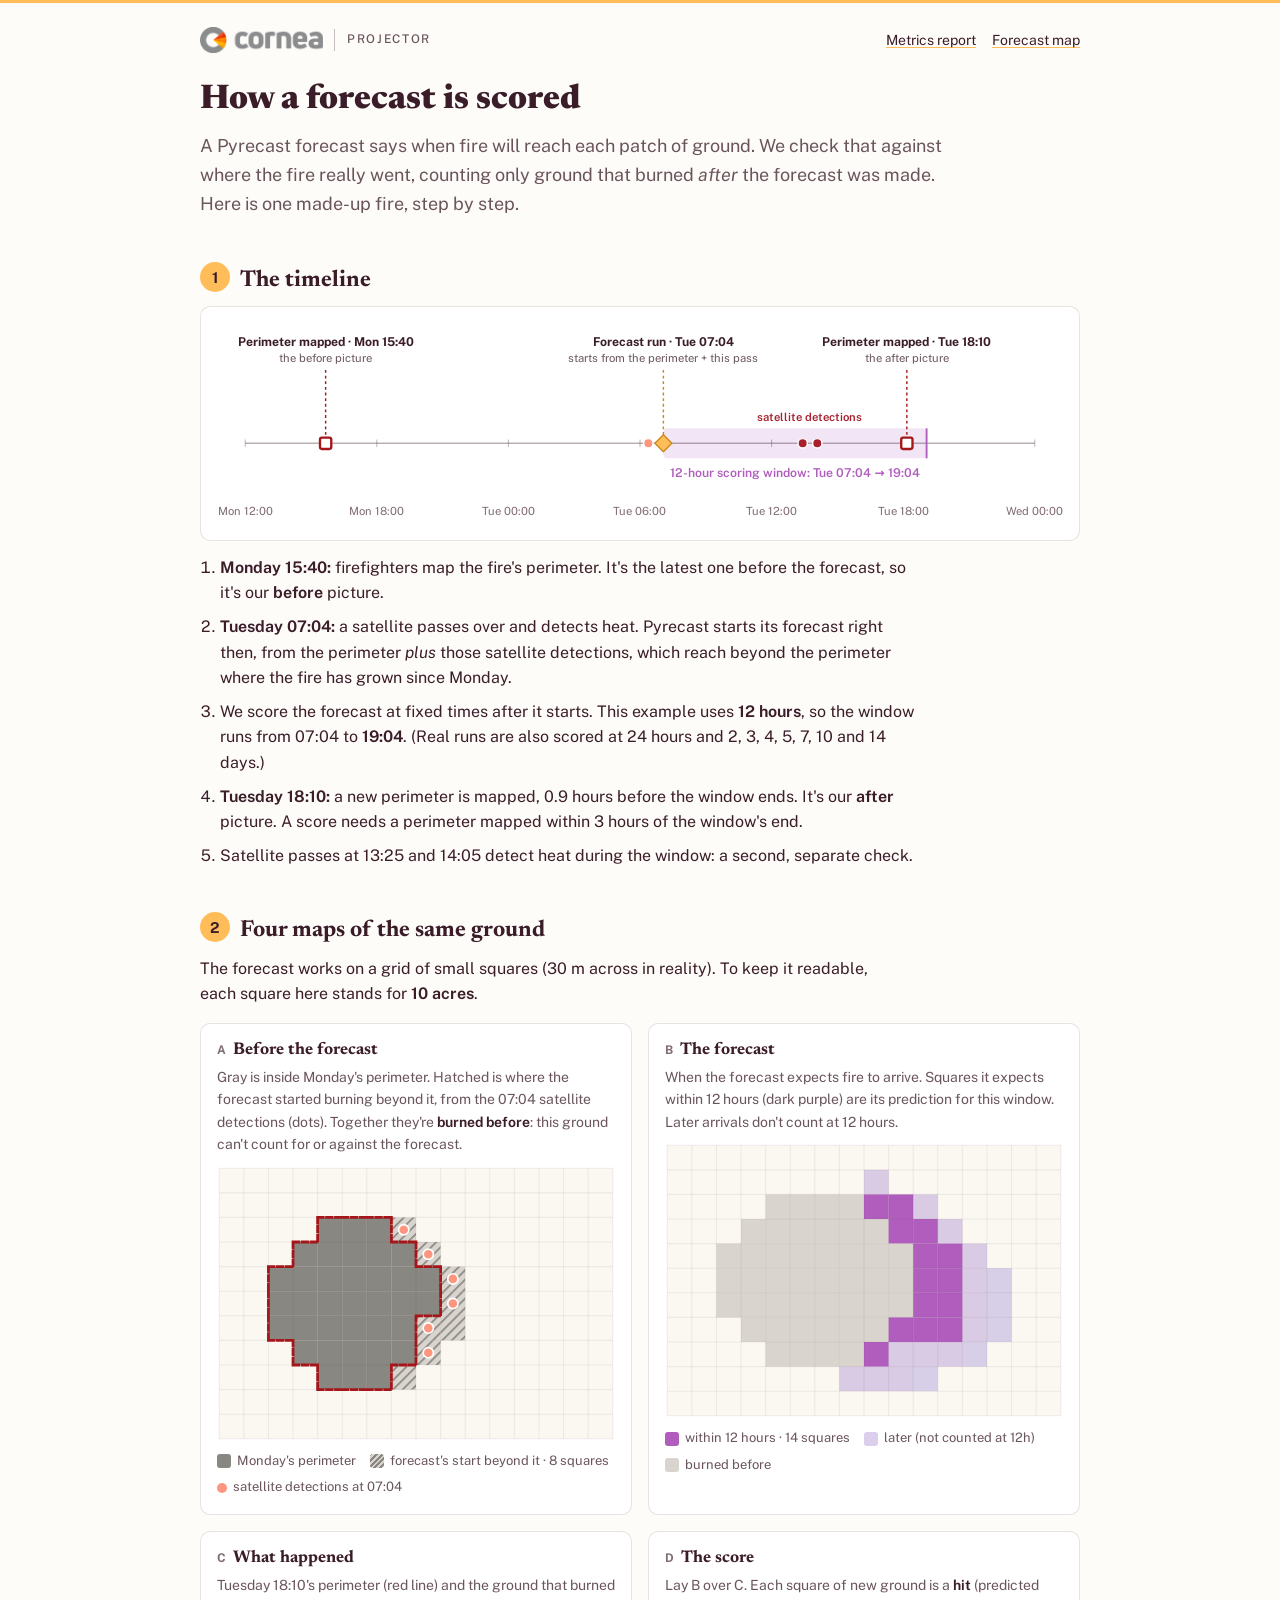
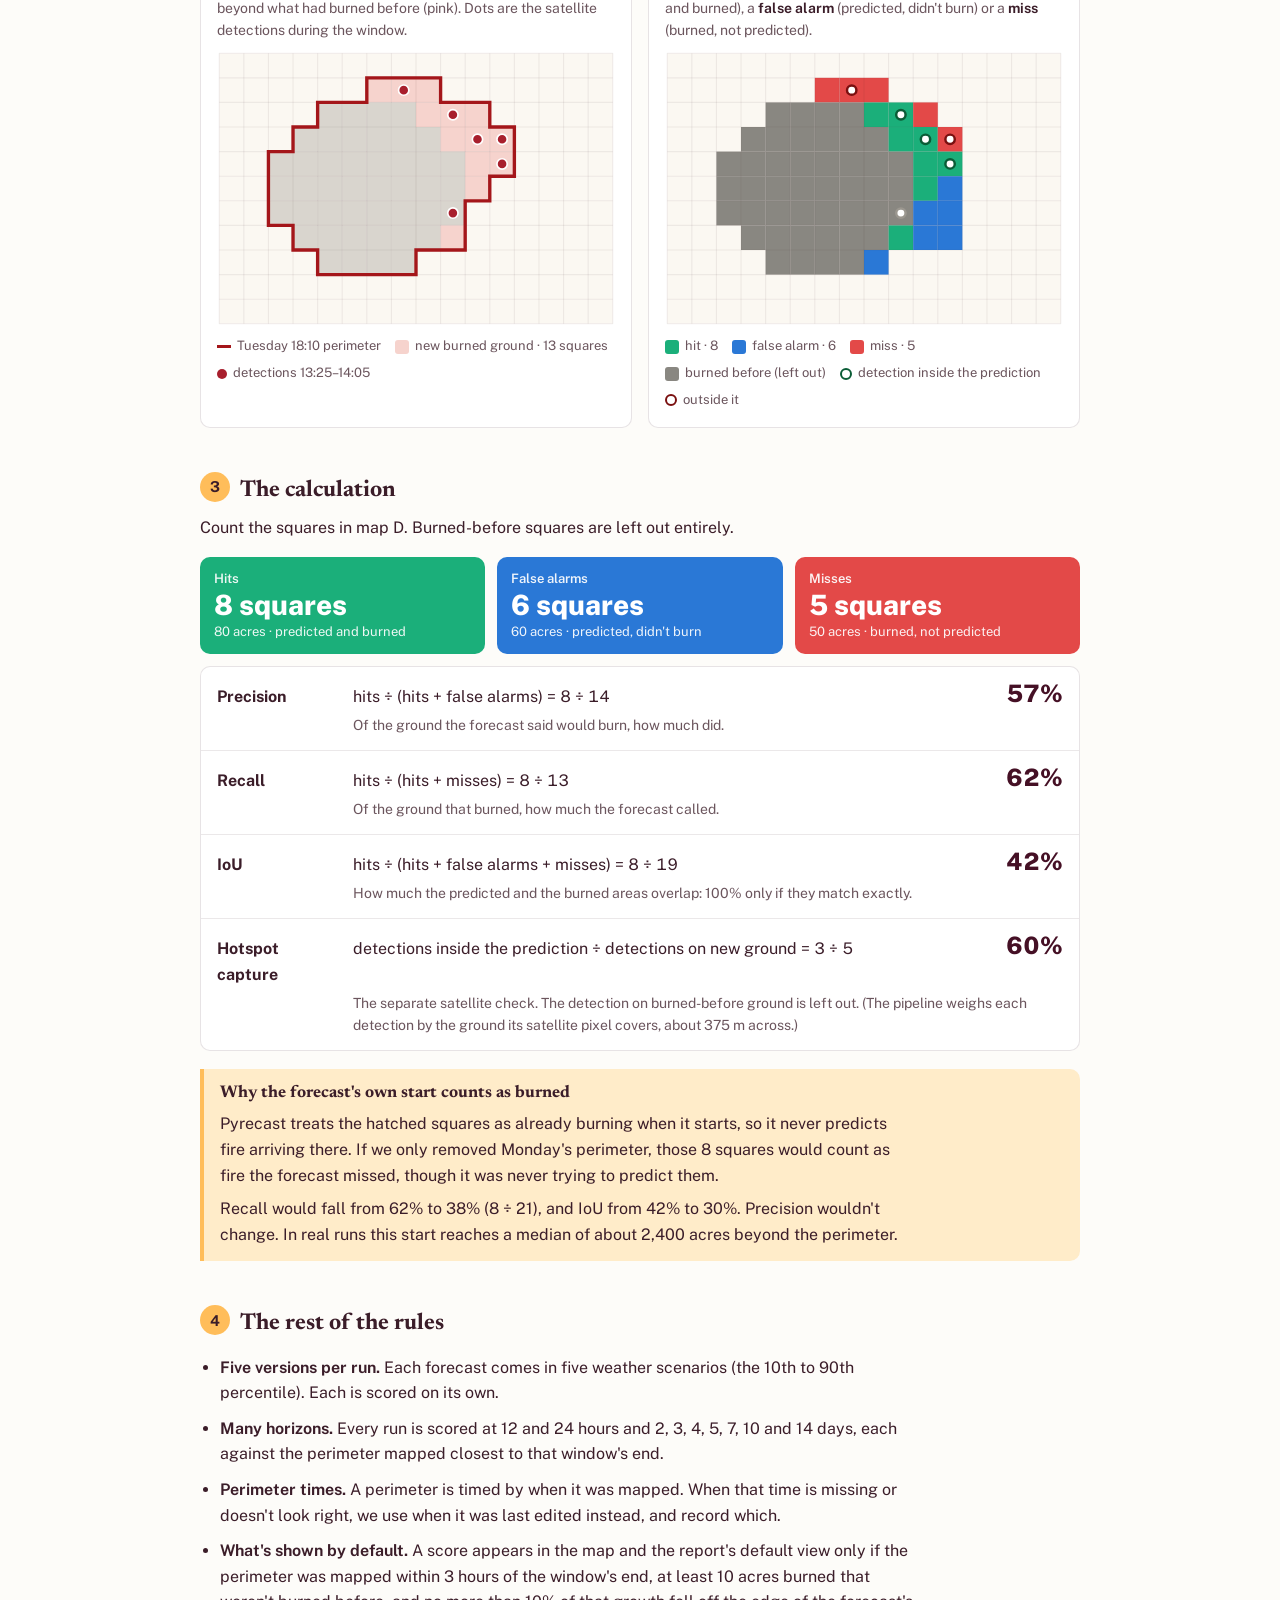
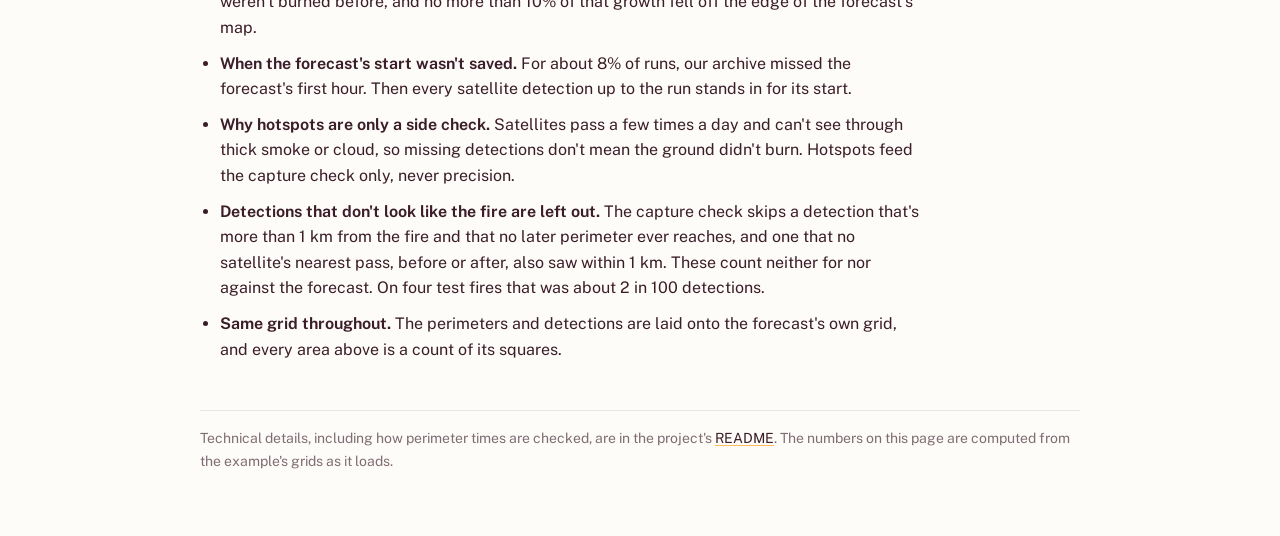
==== commit b2b6273b: "Hotspot capture: leave out artifact and transient detections A detection outside the predicted area " ====
--- a/methodology/index.html
+++ b/methodology/index.html
@@ -199,6 +199,10 @@
     <li><b>Why hotspots are only a side check.</b> Satellites pass a few times a day and can't see through
       thick smoke or cloud, so missing detections don't mean the ground didn't burn. Hotspots feed the
       capture check only, never precision.</li>
+    <li><b>Detections that don't look like the fire are left out.</b> The capture check skips a detection
+      that's more than 1 km from the fire and that no later perimeter ever reaches, and one that no
+      satellite's nearest pass, before or after, also saw within 1 km. These count neither for nor
+      against the forecast. On four test fires that was about 2 in 100 detections.</li>
     <li><b>Same grid throughout.</b> The perimeters and detections are laid onto the forecast's own grid,
       and every area above is a count of its squares.</li>
   </ul>
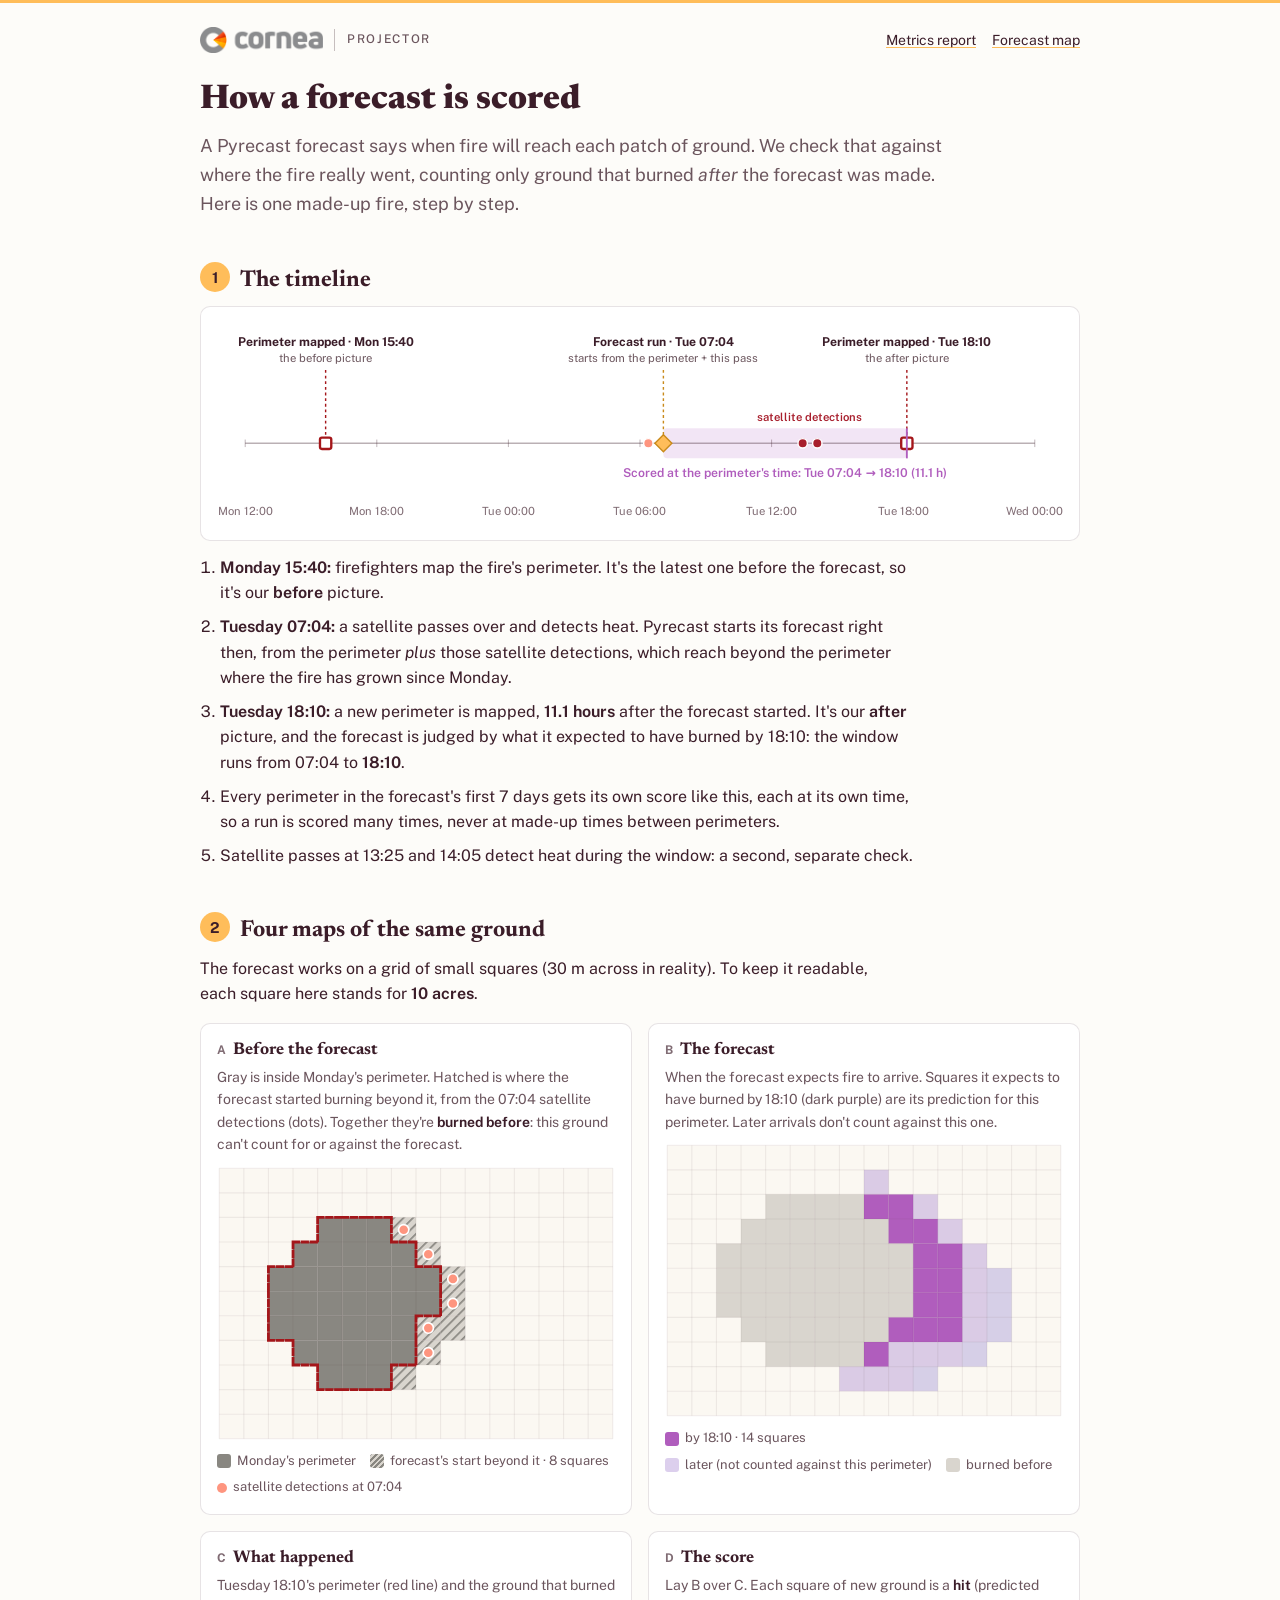
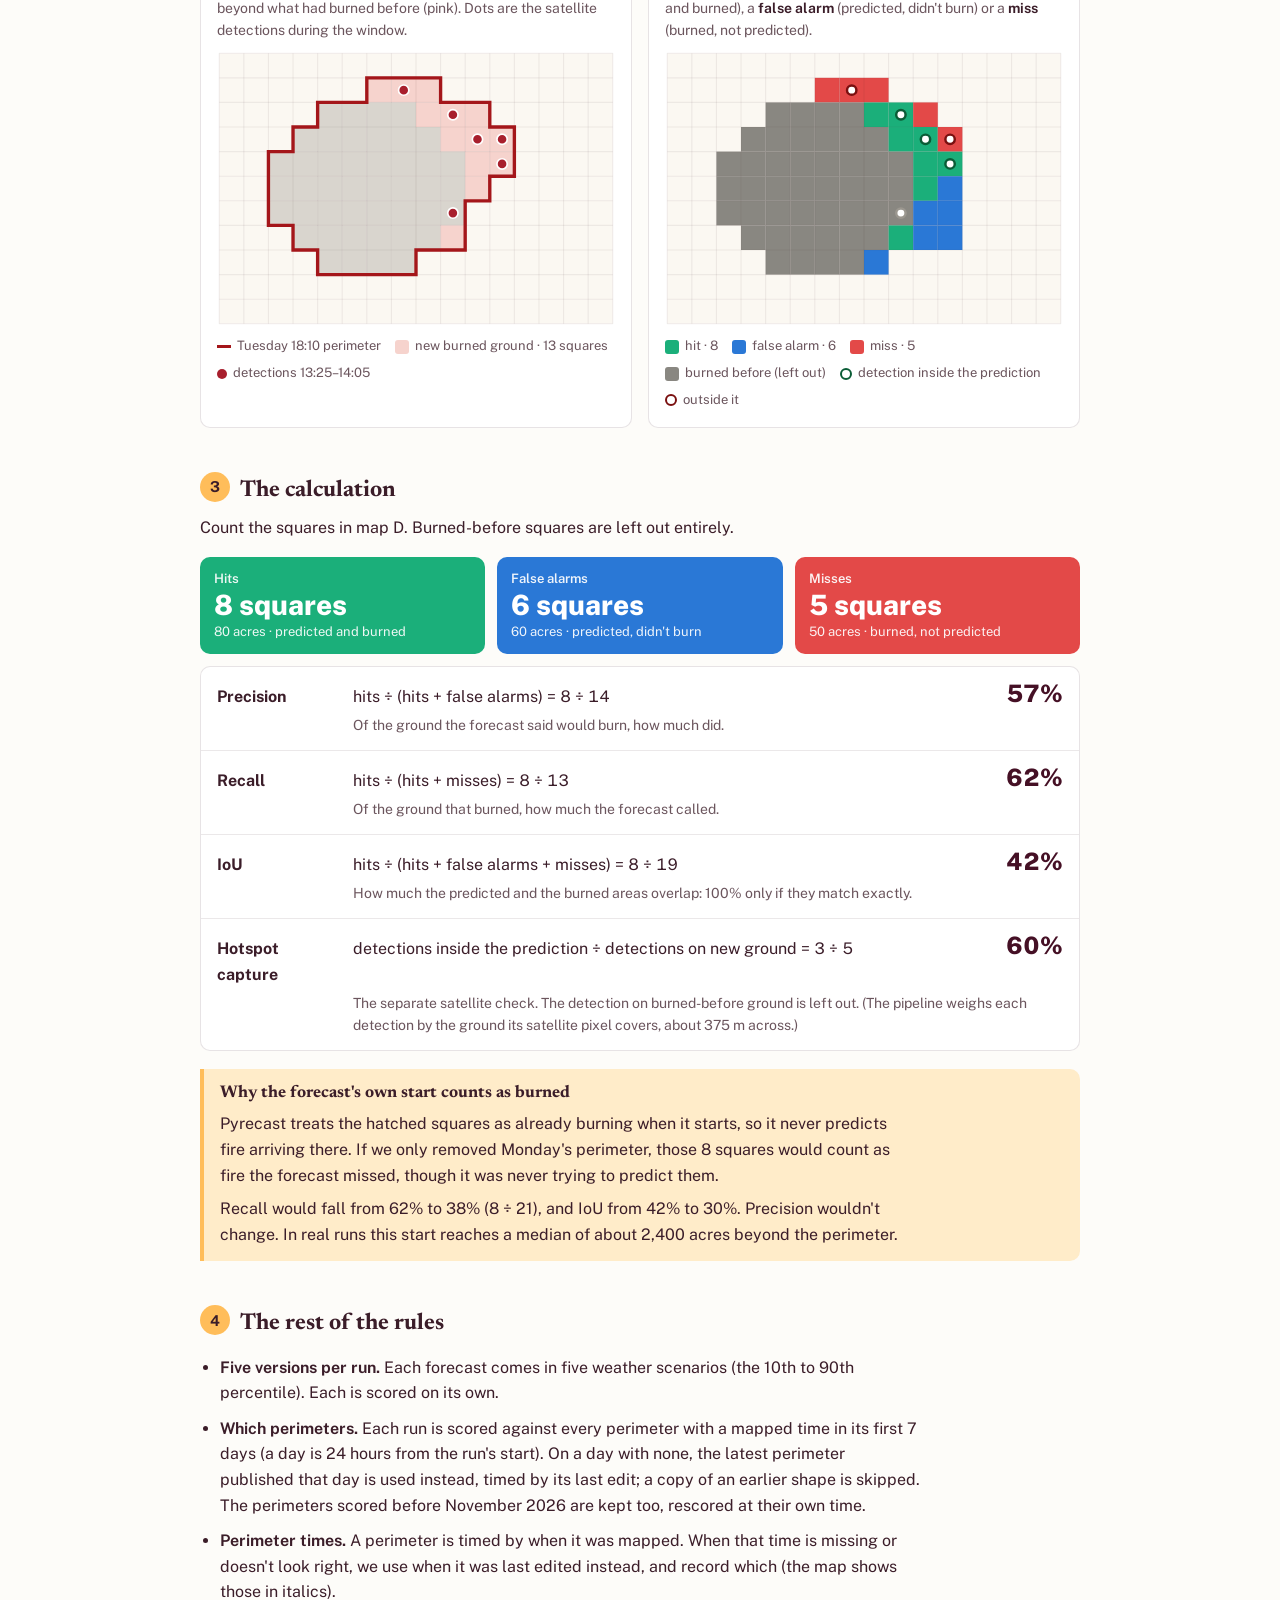
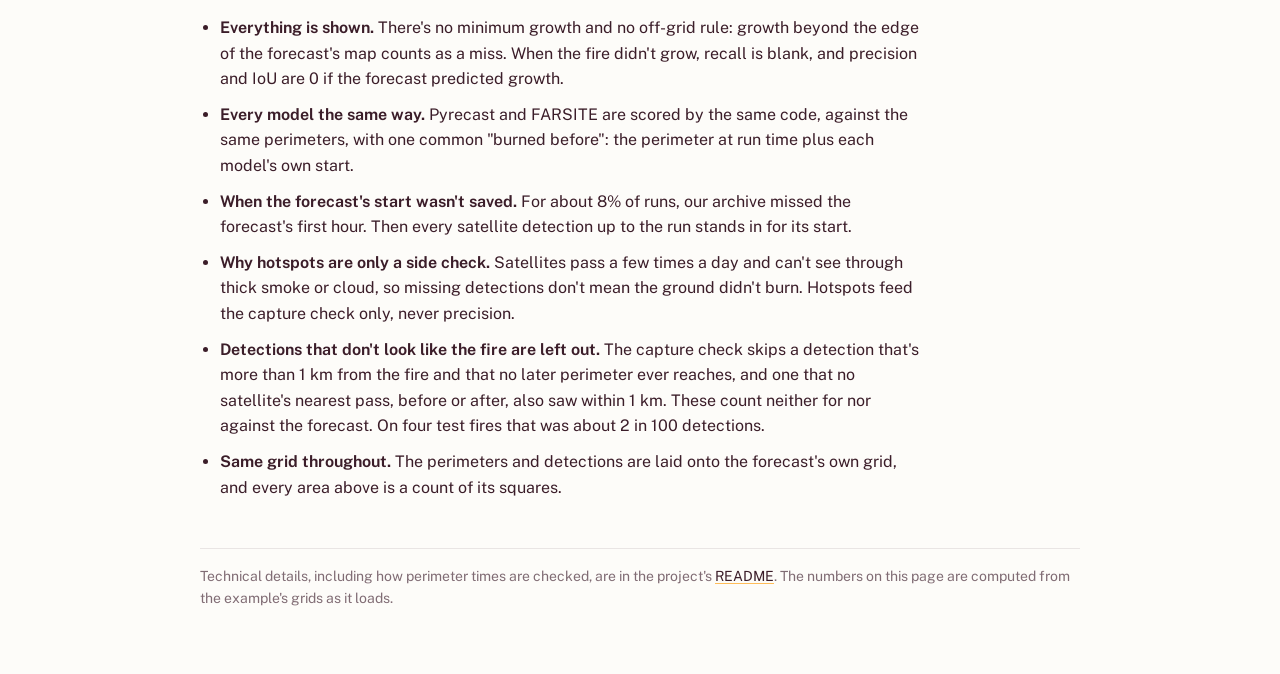
==== commit ab7f4922: "Pages for exact-lead scoring: a column and tick per perimeter, report by exact lead - map.html: metr" ====
--- a/methodology/index.html
+++ b/methodology/index.html
@@ -93,18 +93,18 @@
 
   <h2><span class="n">1</span>The timeline</h2>
   <div class="card timeline"><div class="scroll"><svg id="timeline" viewBox="0 0 900 214" role="img"
-    aria-label="Timeline: perimeter mapped Monday 15:40; forecast run Tuesday 07:04 right after a satellite pass; satellite detections at 13:25 and 14:05; perimeter mapped Tuesday 18:10; the 12-hour scoring window runs from 07:04 to 19:04 Tuesday."></svg></div></div>
+    aria-label="Timeline: perimeter mapped Monday 15:40; forecast run Tuesday 07:04 right after a satellite pass; satellite detections at 13:25 and 14:05; perimeter mapped Tuesday 18:10; the forecast is scored at that perimeter's time, the window running from 07:04 to 18:10 Tuesday (11.1 hours)."></svg></div></div>
   <ol class="steps">
     <li><b>Monday 15:40:</b> firefighters map the fire's perimeter. It's the latest one before the
       forecast, so it's our <b>before</b> picture.</li>
     <li><b>Tuesday 07:04:</b> a satellite passes over and detects heat. Pyrecast starts its forecast
       right then, from the perimeter <em>plus</em> those satellite detections, which reach beyond the
       perimeter where the fire has grown since Monday.</li>
-    <li>We score the forecast at fixed times after it starts. This example uses <b>12 hours</b>, so
-      the window runs from 07:04 to <b>19:04</b>. (Real runs are also scored at 24 hours and 2, 3,
-      4, 5, 7, 10 and 14 days.)</li>
-    <li><b>Tuesday 18:10:</b> a new perimeter is mapped, 0.9 hours before the window ends. It's our
-      <b>after</b> picture. A score needs a perimeter mapped within 3 hours of the window's end.</li>
+    <li><b>Tuesday 18:10:</b> a new perimeter is mapped, <b>11.1 hours</b> after the forecast started.
+      It's our <b>after</b> picture, and the forecast is judged by what it expected to have burned by
+      18:10: the window runs from 07:04 to <b>18:10</b>.</li>
+    <li>Every perimeter in the forecast's first 7 days gets its own score like this, each at its own
+      time, so a run is scored many times, never at made-up times between perimeters.</li>
     <li>Satellite passes at 13:25 and 14:05 detect heat during the window: a second, separate check.</li>
   </ol>
 
@@ -122,9 +122,9 @@
     </div>
     <div class="card panel">
       <h3><span class="tag">B</span>The forecast</h3>
-      <p>When the forecast expects fire to arrive. Squares it expects within 12 hours (dark purple)
-        are its prediction for this window. Later arrivals don't count at 12 hours.</p>
-      <svg id="pB" role="img" aria-label="Map B: forecast arrival times; dark squares within 12 hours"></svg>
+      <p>When the forecast expects fire to arrive. Squares it expects to have burned by 18:10 (dark
+        purple) are its prediction for this perimeter. Later arrivals don't count against this one.</p>
+      <svg id="pB" role="img" aria-label="Map B: forecast arrival times; dark squares burned by 18:10"></svg>
       <div class="legend" id="lB"></div>
     </div>
     <div class="card panel">
@@ -187,13 +187,19 @@
   <ul class="rules">
     <li><b>Five versions per run.</b> Each forecast comes in five weather scenarios (the 10th to 90th
       percentile). Each is scored on its own.</li>
-    <li><b>Many horizons.</b> Every run is scored at 12 and 24 hours and 2, 3, 4, 5, 7, 10 and 14 days,
-      each against the perimeter mapped closest to that window's end.</li>
+    <li><b>Which perimeters.</b> Each run is scored against every perimeter with a mapped time in its
+      first 7 days (a day is 24 hours from the run's start). On a day with none, the latest perimeter
+      published that day is used instead, timed by its last edit; a copy of an earlier shape is
+      skipped. The perimeters scored before November 2026 are kept too, rescored at their own time.</li>
     <li><b>Perimeter times.</b> A perimeter is timed by when it was mapped. When that time is missing or
-      doesn't look right, we use when it was last edited instead, and record which.</li>
-    <li><b>What's shown by default.</b> A score appears in the map and the report's default view only if
-      the perimeter was mapped within 3 hours of the window's end, at least 10 acres burned that
-      weren't burned before, and no more than 10% of that growth fell off the edge of the forecast's map.</li>
+      doesn't look right, we use when it was last edited instead, and record which (the map shows
+      those in italics).</li>
+    <li><b>Everything is shown.</b> There's no minimum growth and no off-grid rule: growth beyond the
+      edge of the forecast's map counts as a miss. When the fire didn't grow, recall is blank, and
+      precision and IoU are 0 if the forecast predicted growth.</li>
+    <li><b>Every model the same way.</b> Pyrecast and FARSITE are scored by the same code, against the
+      same perimeters, with one common "burned before": the perimeter at run time plus each model's
+      own start.</li>
     <li><b>When the forecast's start wasn't saved.</b> For about 8% of runs, our archive missed the
       forecast's first hour. Then every satellite detection up to the run stands in for its start.</li>
     <li><b>Why hotspots are only a side check.</b> Satellites pass a few times a day and can't see through
@@ -230,7 +236,7 @@
   "................",
   "................",
 ];
-// the forecast's arrival time: 1 within 12h (this window), 2 within 24h, 3 later
+// the forecast's arrival time: 1 by 18:10 (this perimeter, 11.1h after the run), 2 within 24h, 3 later
 const FORECAST = [
   "................",
   "........2.......",
@@ -378,8 +384,8 @@
     else if (f !== ".") cell(svg, r, c, TOA[+f], 0.35);
   });
   gridLines(svg);
-  legend("lB", [["", TOA[0], `within 12 hours · ${V.pred} squares`],
-                ["", TOA[2] + "59", "later (not counted at 12h)"],
+  legend("lB", [["", TOA[0], `by 18:10 · ${V.pred} squares`],
+                ["", TOA[2] + "59", "later (not counted against this perimeter)"],
                 ["", BEFORE_LIGHT, "burned before"]]);
 }
 // C: what happened
@@ -411,11 +417,11 @@
 {
   const svg = document.getElementById("timeline");
   const T0 = 12, T1 = 48, x = h => 30 + (h - T0) / (T1 - T0) * 840;   // hours from Monday 00:00
-  const AXIS = 128, RUN = 24 + 7 + 4 / 60, END = RUN + 12;
+  const AXIS = 128, RUN = 24 + 7 + 4 / 60, END = 24 + 18 + 10 / 60;   // scored at the perimeter's time
   const text = (s, attrs) => { const t = svgEl("text", { "font-size": 13, fill: INK, ...attrs }, svg); t.textContent = s; return t; };
   // the window
   svgEl("rect", { x: x(RUN), y: AXIS - 16, width: x(END) - x(RUN), height: 32, rx: 4, fill: TOA[0], "fill-opacity": 0.16 }, svg);
-  text("12-hour scoring window: Tue 07:04 → 19:04", { x: (x(RUN) + x(END)) / 2, y: AXIS + 36, "text-anchor": "middle", "font-weight": 600, fill: TOA[0] });
+  text("Scored at the perimeter's time: Tue 07:04 → 18:10 (11.1 h)", { x: (x(RUN) + x(END)) / 2, y: AXIS + 36, "text-anchor": "middle", "font-weight": 600, fill: TOA[0] });
   // axis and day ticks
   svgEl("line", { x1: x(T0), y1: AXIS, x2: x(T1), y2: AXIS, stroke: INK, "stroke-opacity": 0.35, "stroke-width": 1.5 }, svg);
   for (let h = T0; h <= T1; h += 6) {
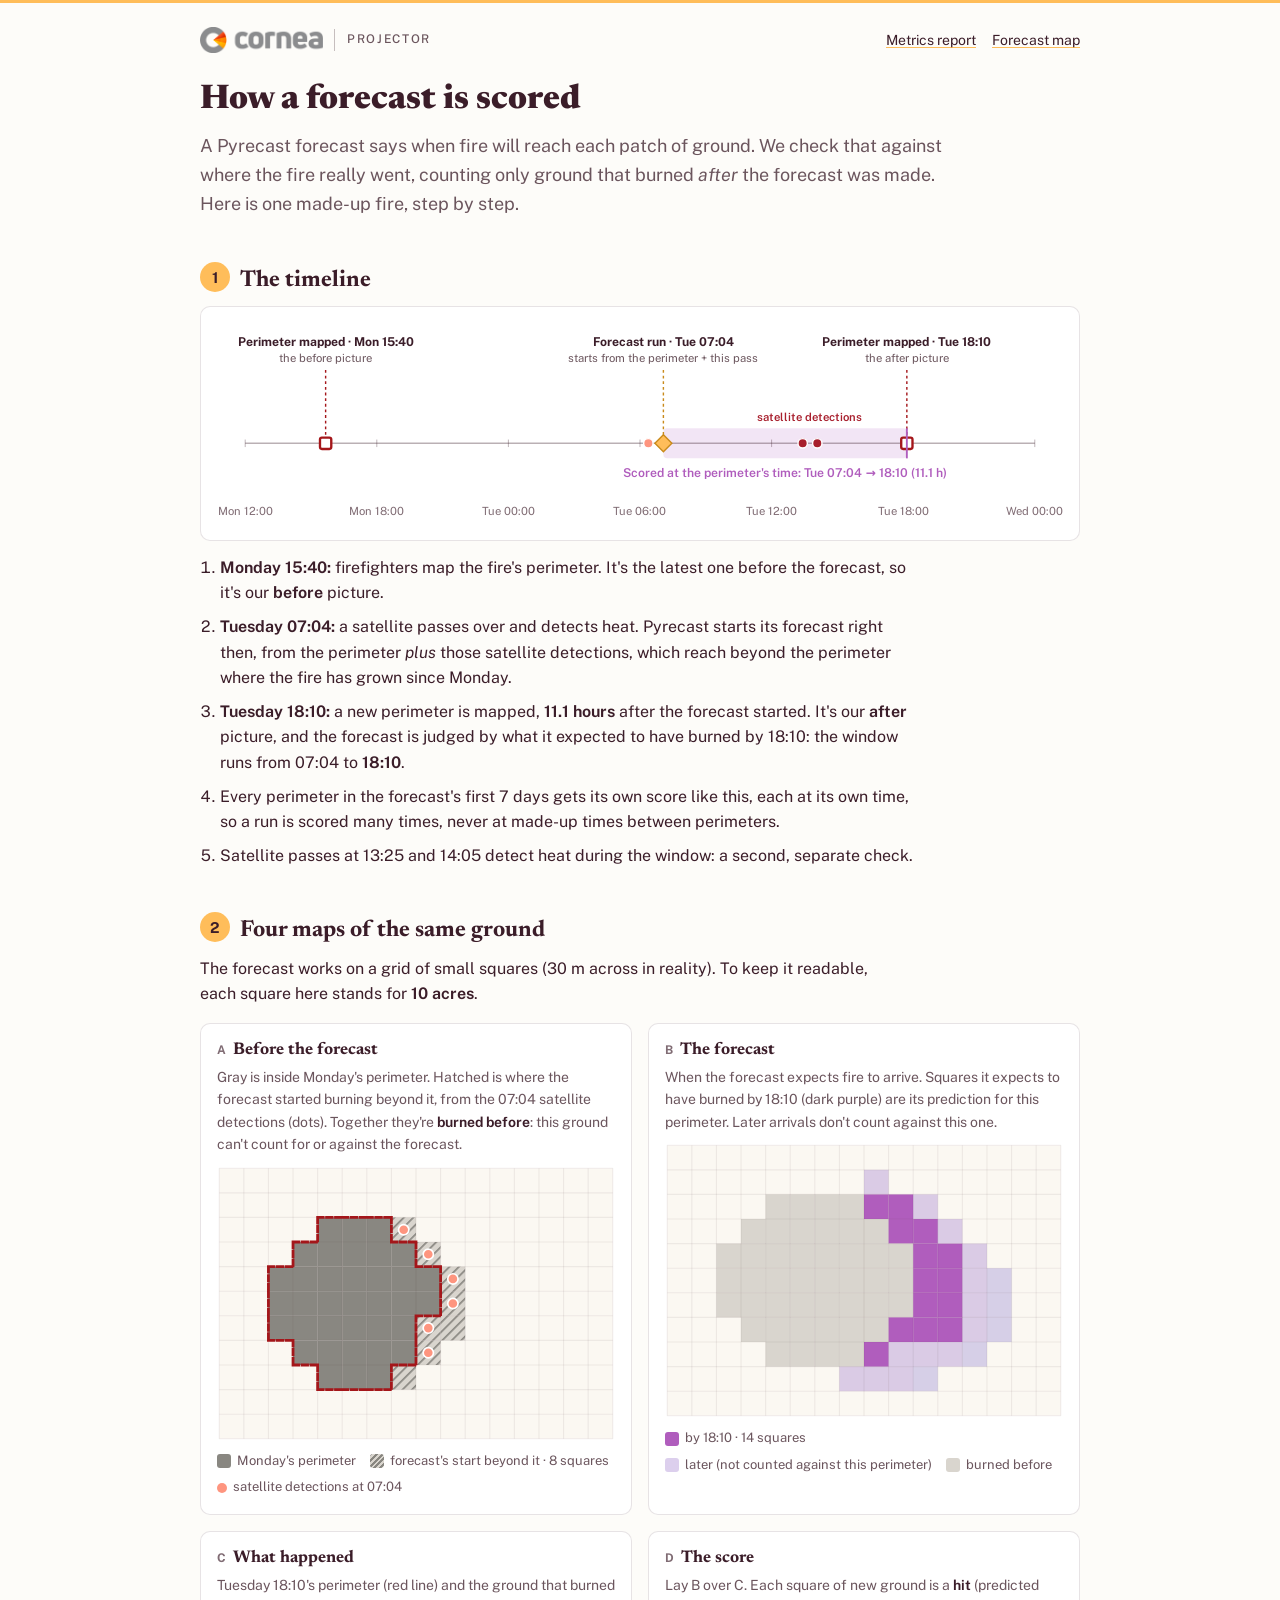
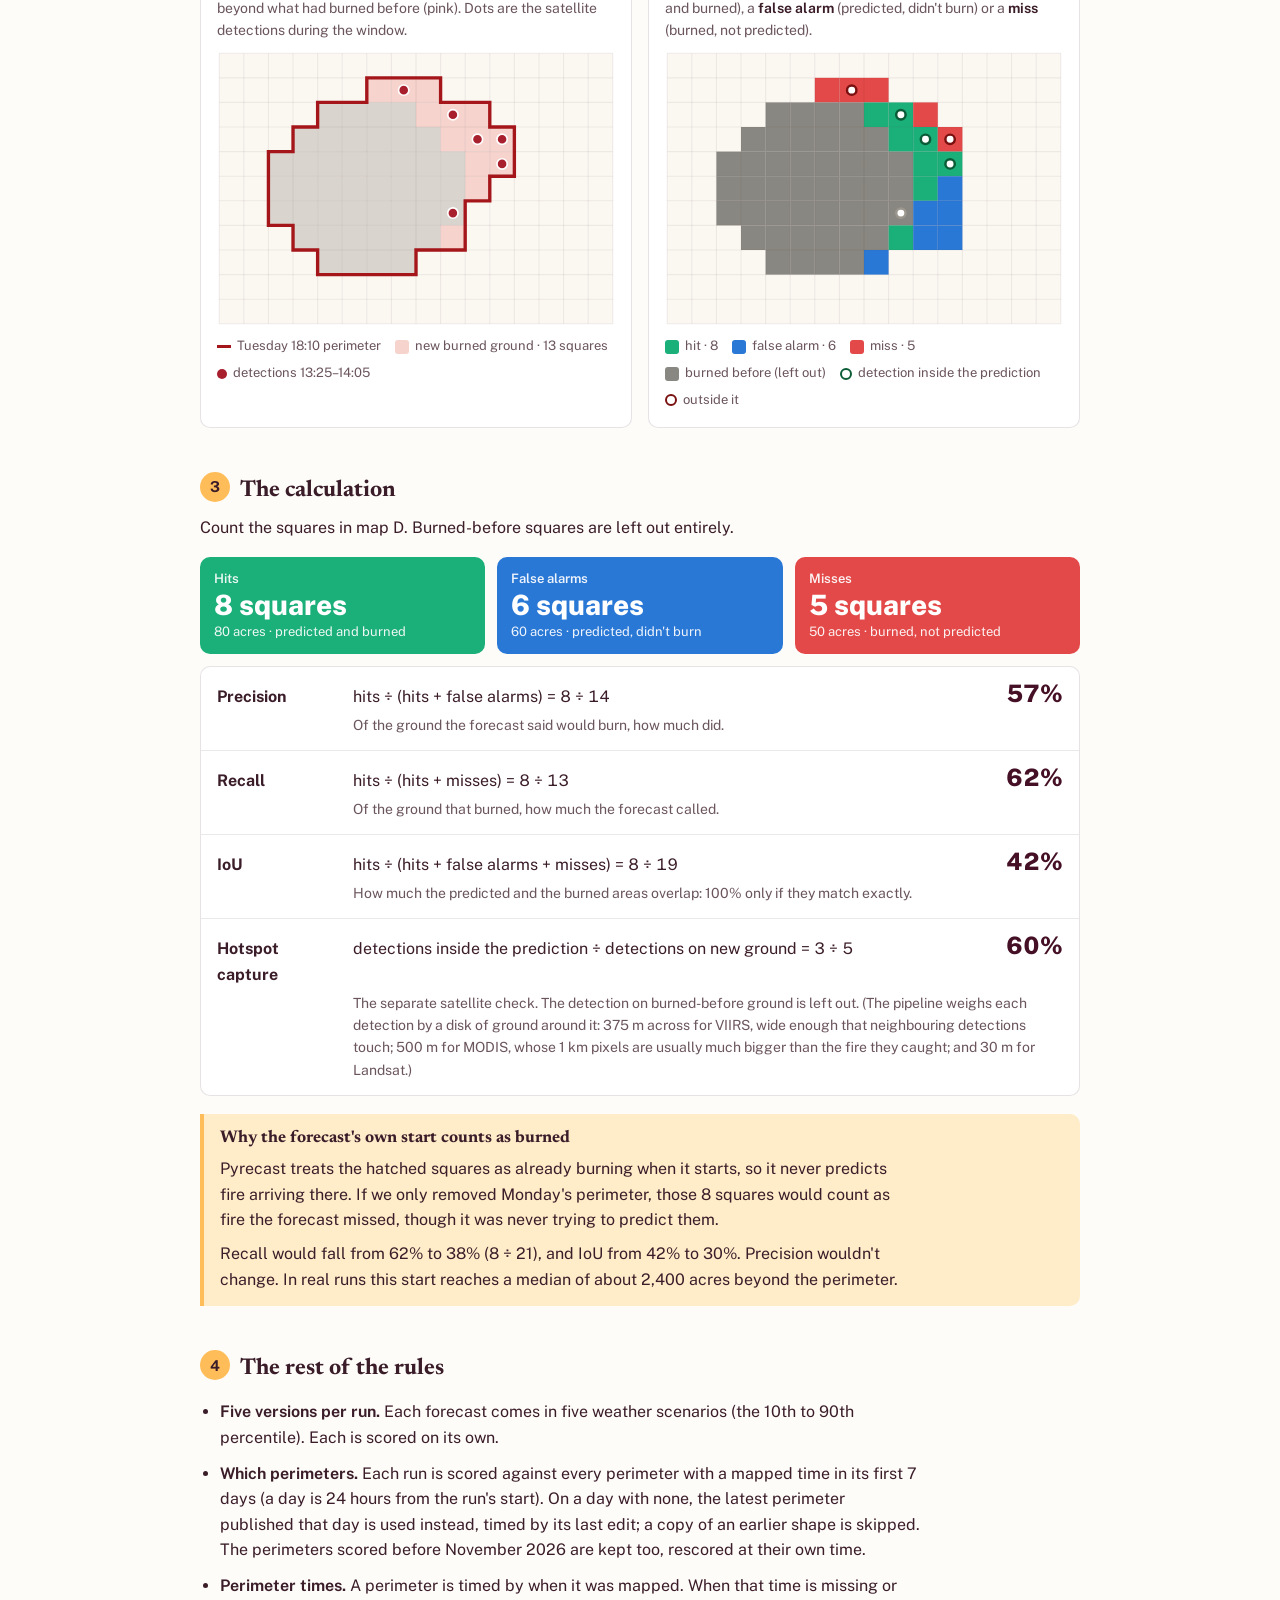
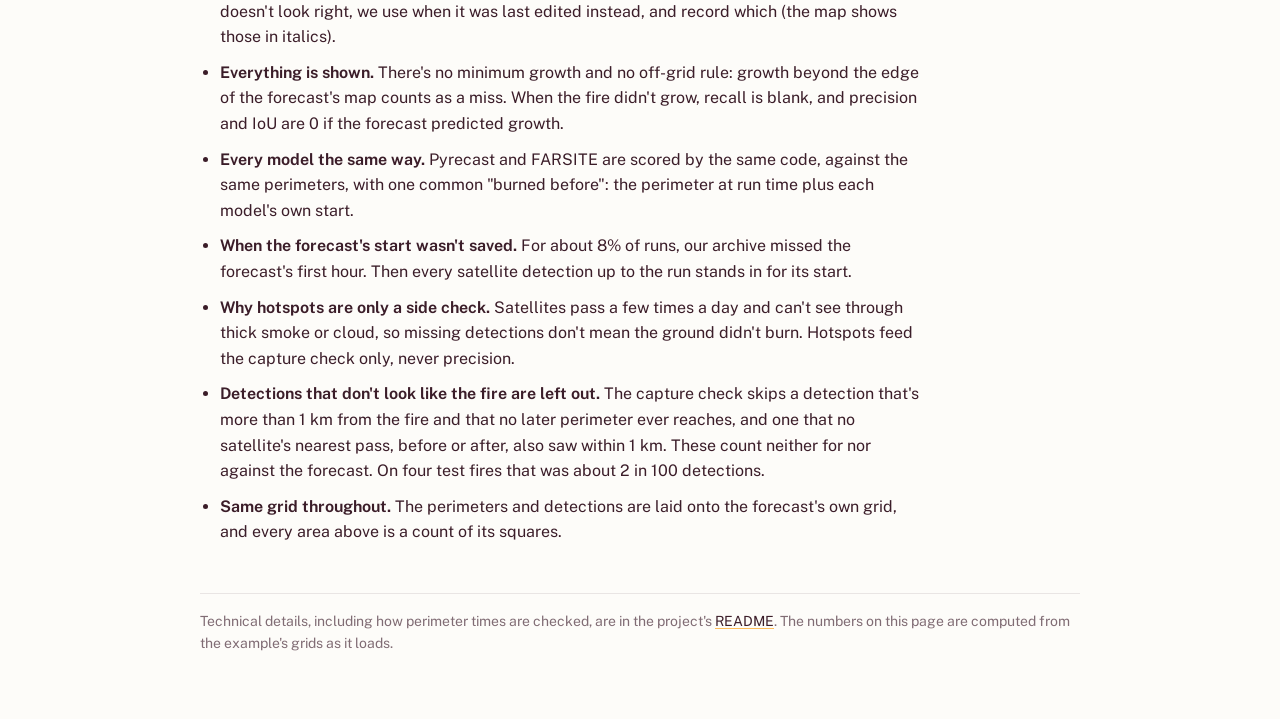
==== commit d1906cd9: "Hotspot footprints: MODIS 250 m, Landsat 15 m; VIIRS stays 187.5 m so neighbours touch A detection i" ====
--- a/methodology/index.html
+++ b/methodology/index.html
@@ -168,7 +168,9 @@
         <div class="eq">detections inside the prediction ÷ detections on new ground = <span class="frac"><span data-v="hsIn"></span> ÷ <span data-v="hsNew"></span></span></div>
         <div class="res" data-v="HS"></div>
         <div class="what">The separate satellite check. The detection on burned-before ground is left out.
-          (The pipeline weighs each detection by the ground its satellite pixel covers, about 375 m across.)</div></div>
+          (The pipeline weighs each detection by a disk of ground around it: 375 m across for VIIRS, wide enough that
+          neighbouring detections touch; 500 m for MODIS, whose 1 km pixels are usually much bigger than the fire
+          they caught; and 30 m for Landsat.)</div></div>
     </div>
   </div>
 
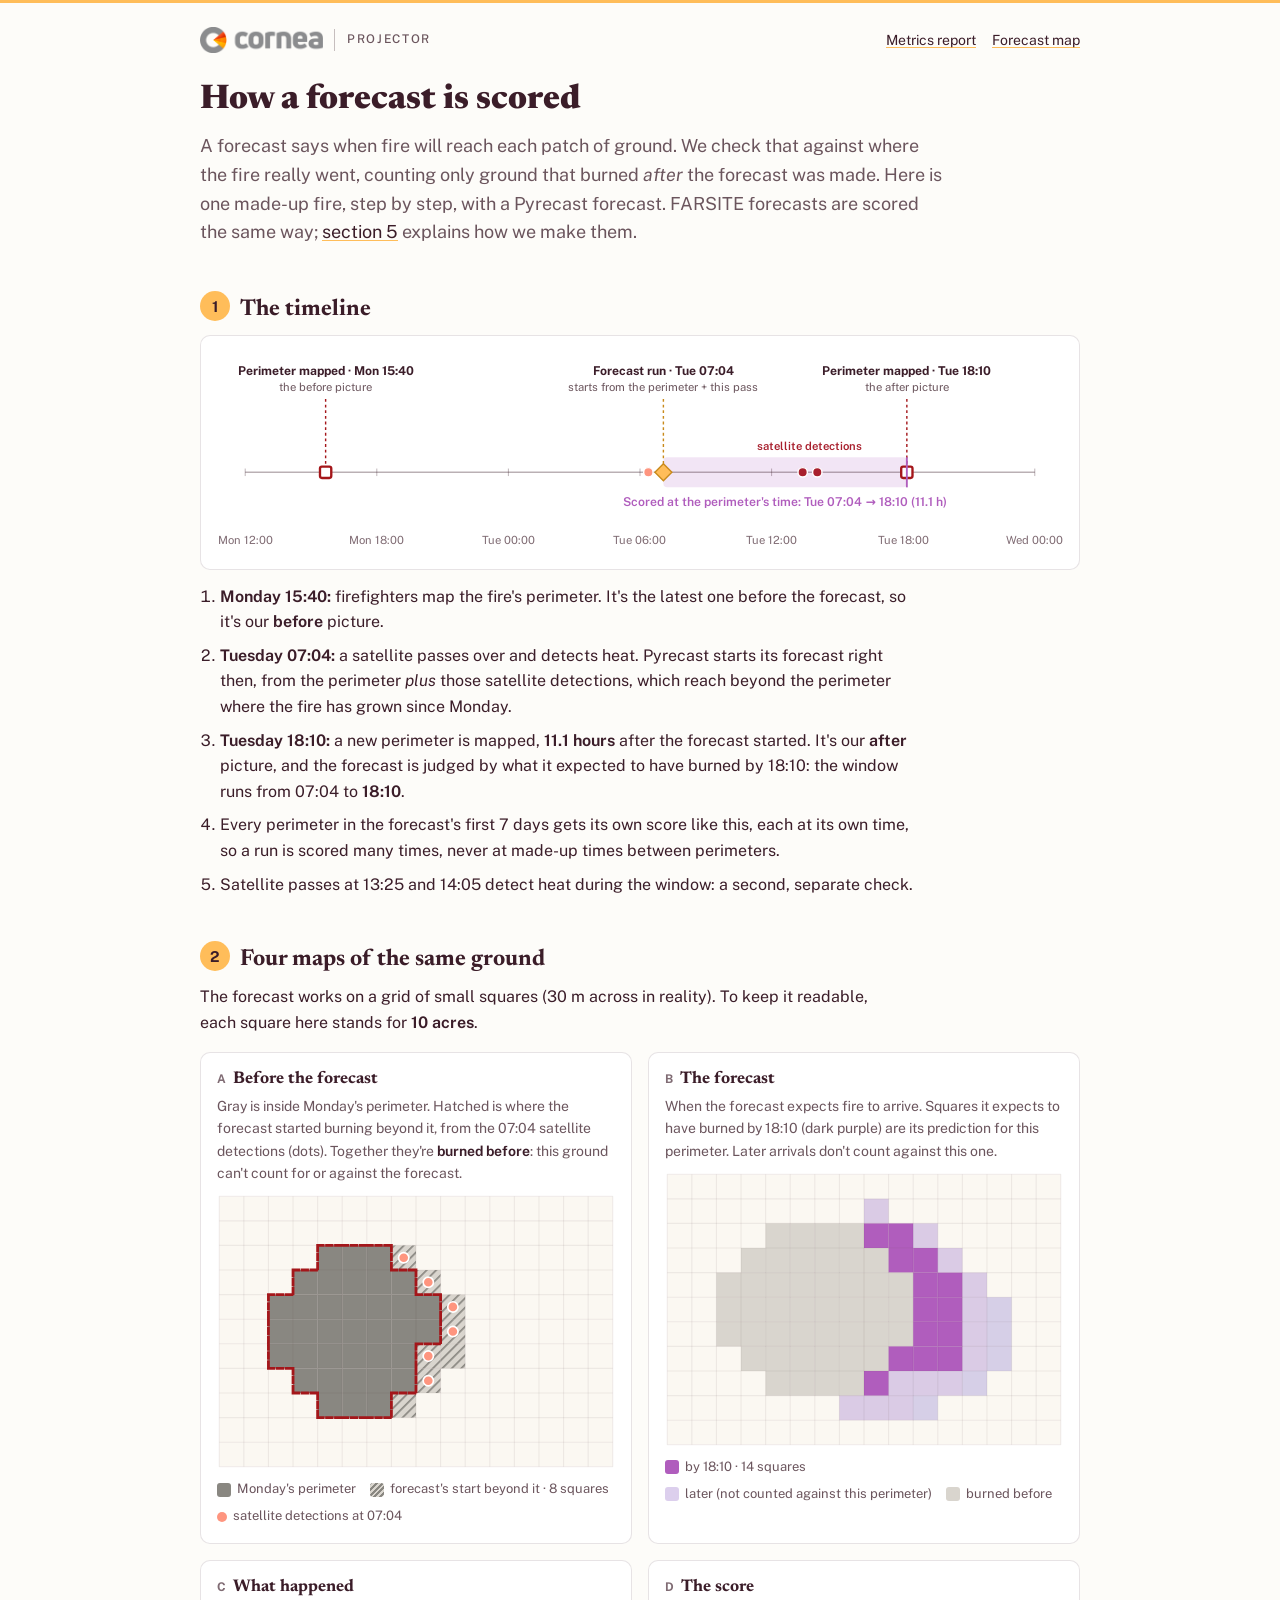
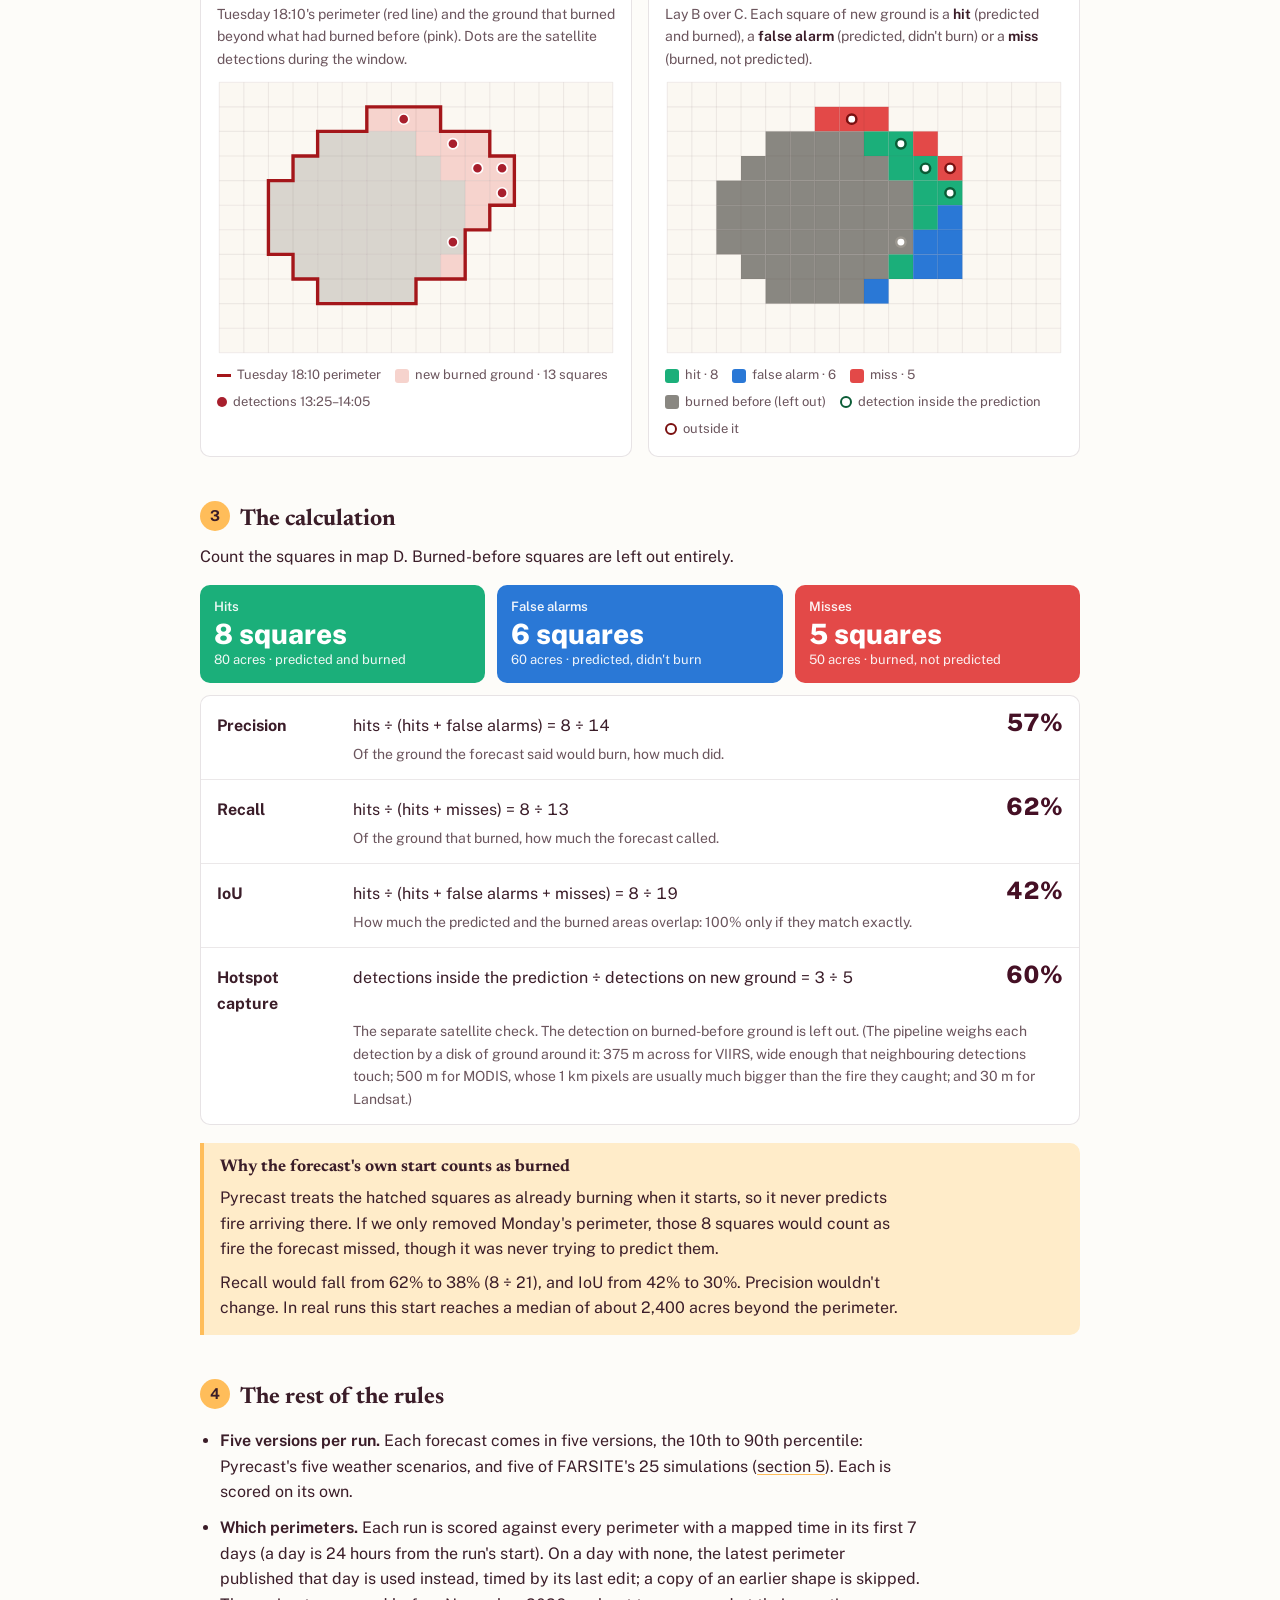
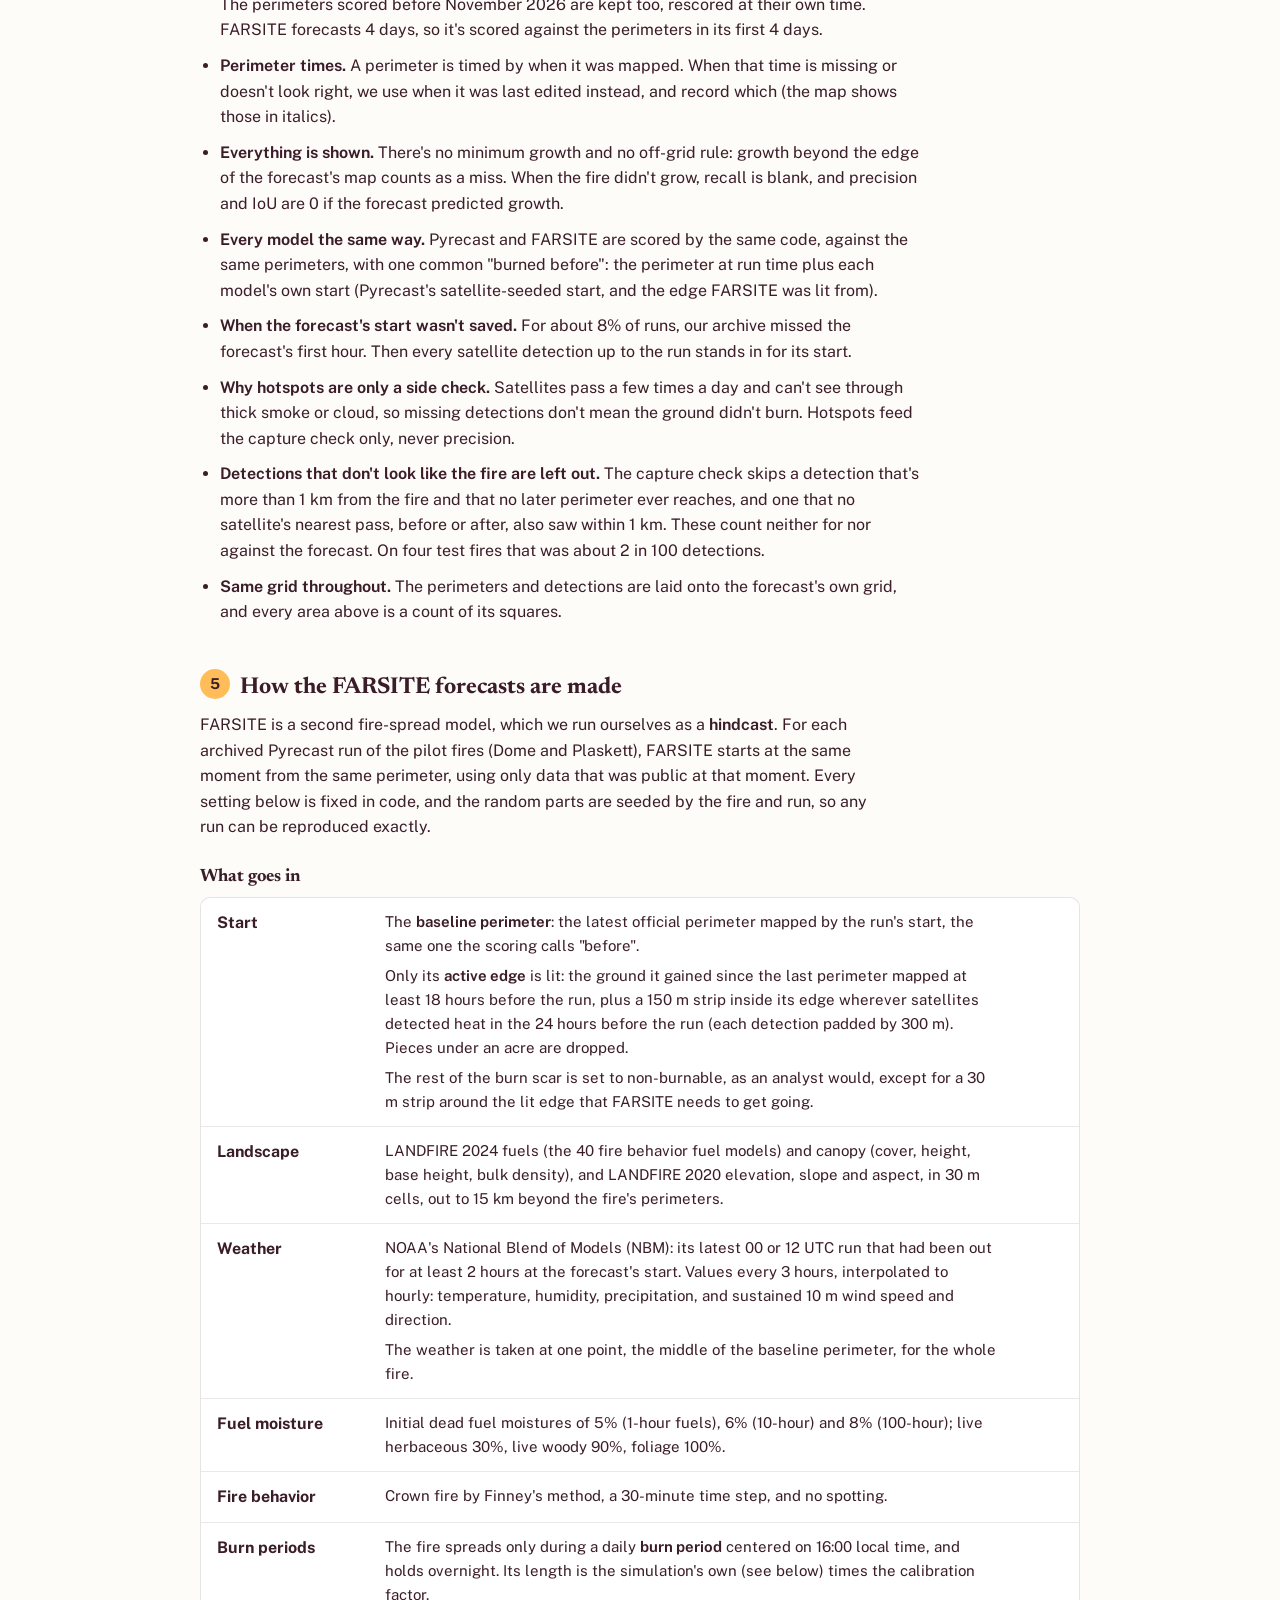
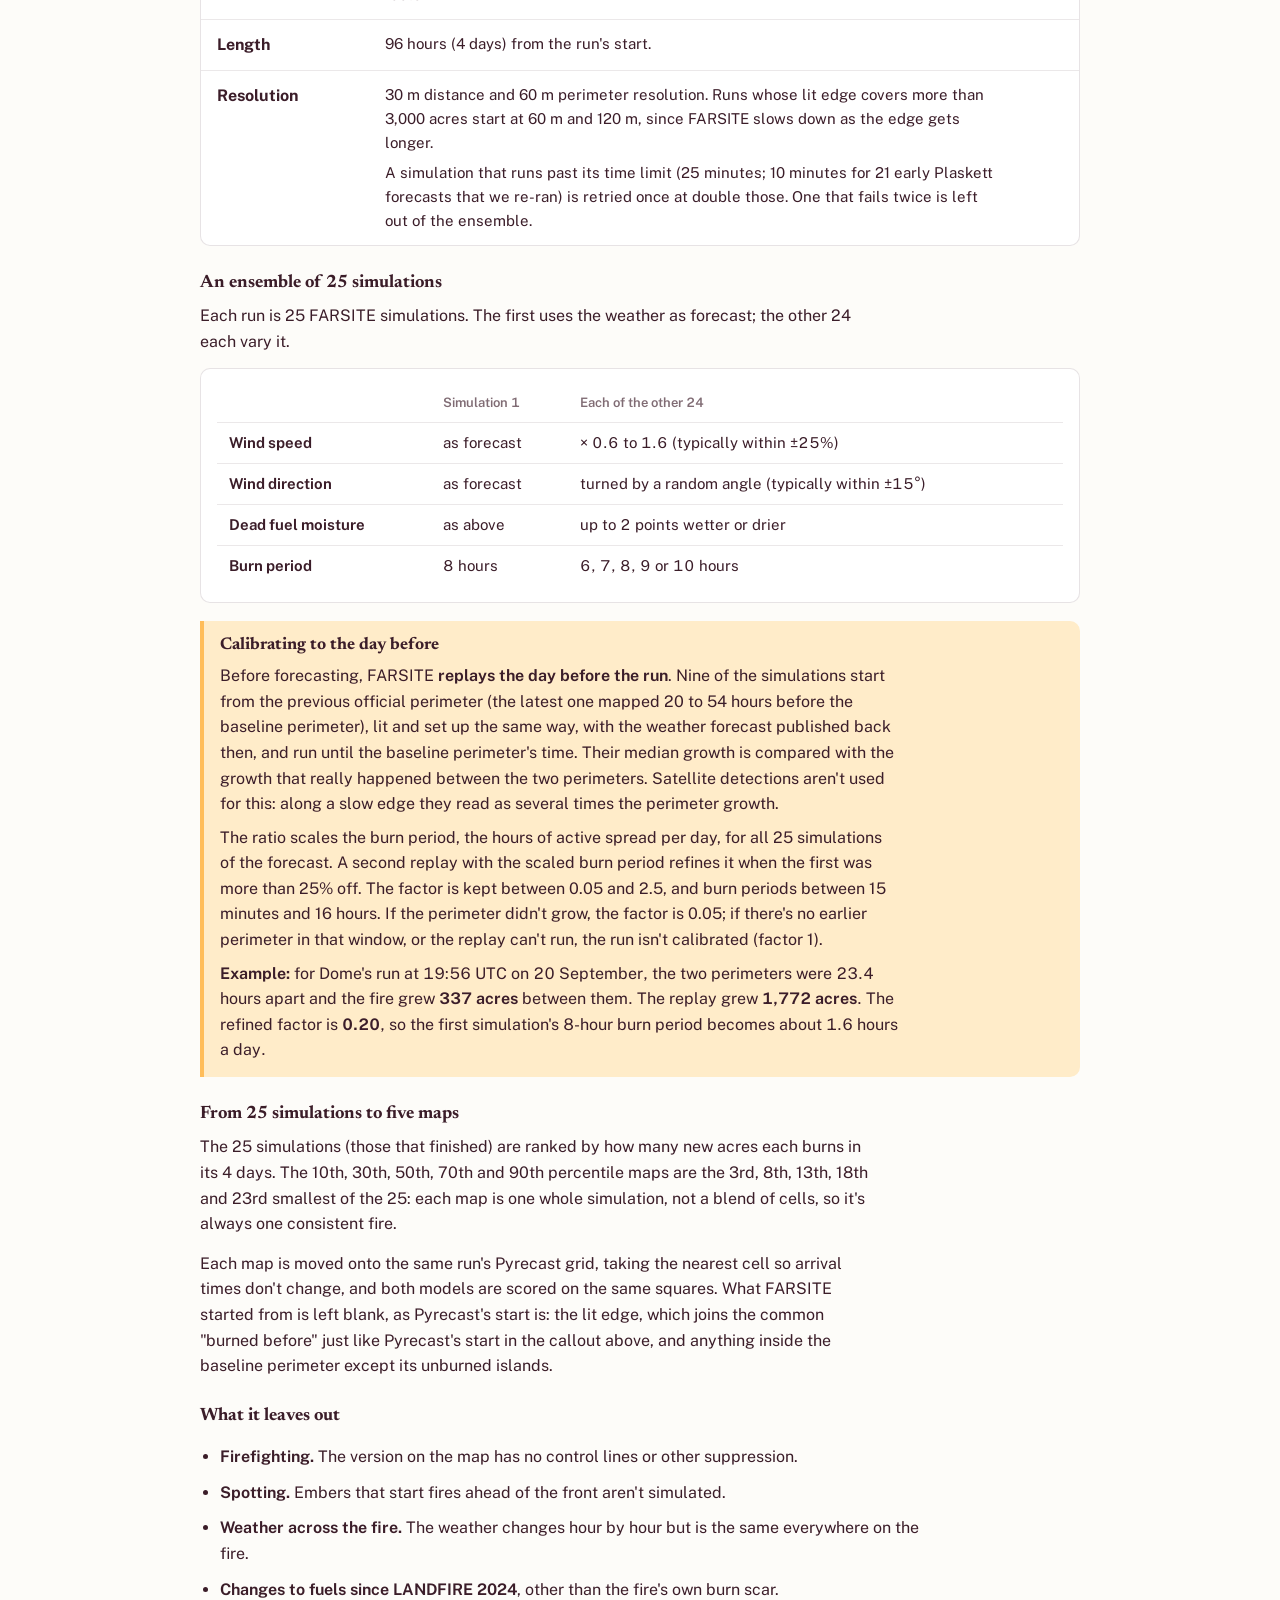
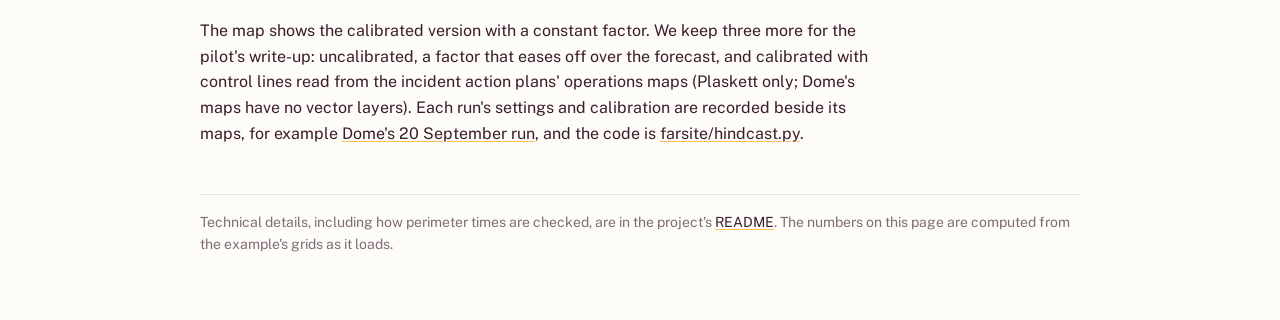
==== commit 89d3b067: "Methodology: how the FARSITE forecasts are made (start, landscape, weather, ensemble, calibration wi" ====
--- a/methodology/index.html
+++ b/methodology/index.html
@@ -76,6 +76,21 @@
   .callout p:last-child { margin-bottom: 0; }
   ul.rules { padding-left: 20px; max-width: 70ch; }
   ul.rules li { margin: 0 0 10px; }
+  /* how the FARSITE forecasts are made: label / description rows, and the ensemble table */
+  .spec { padding: 0; }
+  .spec .row { display: grid; grid-template-columns: 9.5em minmax(0, 1fr); gap: 4px 16px; padding: 12px 16px; }
+  .spec .row + .row { border-top: 1px solid var(--grid); }
+  .spec .row > b { font-weight: 700; }
+  .spec .row p { margin: 0 0 6px; font-size: 15px; }
+  .spec .row p:last-child { margin-bottom: 0; }
+  @media (max-width: 560px) { .spec .row { grid-template-columns: minmax(0, 1fr); } }
+  h3.sub { font: 700 18px/1.3 var(--font-serif); margin: 26px 0 8px; }
+  .tbl { overflow-x: auto; }
+  table.ens { border-collapse: collapse; width: 100%; font-size: 15px; font-variant-numeric: tabular-nums; }
+  table.ens th, table.ens td { text-align: left; padding: 8px 12px; border-bottom: 1px solid var(--grid); vertical-align: top; }
+  table.ens th { font-size: 13px; color: var(--muted); font-weight: 600; }
+  table.ens tr:last-child td { border-bottom: 0; }
+  .eg { font-variant-numeric: tabular-nums; }
   footer { margin-top: 48px; padding-top: 16px; border-top: 1px solid var(--grid); font-size: 14px; color: var(--muted); }
 </style>
 </head>
@@ -87,9 +102,10 @@
   </header>
 
   <h1>How a forecast is scored</h1>
-  <p class="lede">A Pyrecast forecast says when fire will reach each patch of ground. We check that
-  against where the fire really went, counting only ground that burned <em>after</em> the forecast
-  was made. Here is one made-up fire, step by step.</p>
+  <p class="lede">A forecast says when fire will reach each patch of ground. We check that against
+  where the fire really went, counting only ground that burned <em>after</em> the forecast was made.
+  Here is one made-up fire, step by step, with a Pyrecast forecast. FARSITE forecasts are scored
+  the same way; <a href="#farsite">section 5</a> explains how we make them.</p>
 
   <h2><span class="n">1</span>The timeline</h2>
   <div class="card timeline"><div class="scroll"><svg id="timeline" viewBox="0 0 900 214" role="img"
@@ -187,12 +203,14 @@
 
   <h2><span class="n">4</span>The rest of the rules</h2>
   <ul class="rules">
-    <li><b>Five versions per run.</b> Each forecast comes in five weather scenarios (the 10th to 90th
-      percentile). Each is scored on its own.</li>
+    <li><b>Five versions per run.</b> Each forecast comes in five versions, the 10th to 90th
+      percentile: Pyrecast's five weather scenarios, and five of FARSITE's 25 simulations
+      (<a href="#farsite">section 5</a>). Each is scored on its own.</li>
     <li><b>Which perimeters.</b> Each run is scored against every perimeter with a mapped time in its
       first 7 days (a day is 24 hours from the run's start). On a day with none, the latest perimeter
       published that day is used instead, timed by its last edit; a copy of an earlier shape is
-      skipped. The perimeters scored before November 2026 are kept too, rescored at their own time.</li>
+      skipped. The perimeters scored before November 2026 are kept too, rescored at their own time.
+      FARSITE forecasts 4 days, so it's scored against the perimeters in its first 4 days.</li>
     <li><b>Perimeter times.</b> A perimeter is timed by when it was mapped. When that time is missing or
       doesn't look right, we use when it was last edited instead, and record which (the map shows
       those in italics).</li>
@@ -201,7 +219,7 @@
       precision and IoU are 0 if the forecast predicted growth.</li>
     <li><b>Every model the same way.</b> Pyrecast and FARSITE are scored by the same code, against the
       same perimeters, with one common "burned before": the perimeter at run time plus each model's
-      own start.</li>
+      own start (Pyrecast's satellite-seeded start, and the edge FARSITE was lit from).</li>
     <li><b>When the forecast's start wasn't saved.</b> For about 8% of runs, our archive missed the
       forecast's first hour. Then every satellite detection up to the run stands in for its start.</li>
     <li><b>Why hotspots are only a side check.</b> Satellites pass a few times a day and can't see through
@@ -214,6 +232,110 @@
     <li><b>Same grid throughout.</b> The perimeters and detections are laid onto the forecast's own grid,
       and every area above is a count of its squares.</li>
   </ul>
+
+  <h2 id="farsite"><span class="n">5</span>How the FARSITE forecasts are made</h2>
+  <p>FARSITE is a second fire-spread model, which we run ourselves as a <b>hindcast</b>. For each
+    archived Pyrecast run of the pilot fires (Dome and Plaskett), FARSITE starts at the same moment
+    from the same perimeter, using only data that was public at that moment. Every setting below is
+    fixed in code, and the random parts are seeded by the fire and run, so any run can be reproduced
+    exactly.</p>
+
+  <h3 class="sub">What goes in</h3>
+  <div class="card spec">
+    <div class="row"><b>Start</b><div>
+      <p>The <b>baseline perimeter</b>: the latest official perimeter mapped by the run's start, the
+        same one the scoring calls "before".</p>
+      <p>Only its <b>active edge</b> is lit: the ground it gained since the last perimeter mapped at
+        least 18 hours before the run, plus a 150 m strip inside its edge wherever
+        satellites detected heat in the 24 hours before the run (each detection padded by 300 m).
+        Pieces under an acre are dropped.</p>
+      <p>The rest of the burn scar is set to non-burnable, as an analyst would, except for a 30 m strip
+        around the lit edge that FARSITE needs to get going.</p></div></div>
+    <div class="row"><b>Landscape</b><div>
+      <p>LANDFIRE 2024 fuels (the 40 fire behavior fuel models) and canopy (cover, height, base height,
+        bulk density), and LANDFIRE 2020 elevation, slope and aspect, in 30 m cells, out to 15 km beyond
+        the fire's perimeters.</p></div></div>
+    <div class="row"><b>Weather</b><div>
+      <p>NOAA's National Blend of Models (NBM): its latest 00 or 12 UTC run that had been out for at
+        least 2 hours at the forecast's start. Values every 3 hours, interpolated to hourly:
+        temperature, humidity, precipitation, and sustained 10 m wind speed and direction.</p>
+      <p>The weather is taken at one point, the middle of the baseline perimeter, for the whole fire.</p></div></div>
+    <div class="row"><b>Fuel moisture</b><div>
+      <p>Initial dead fuel moistures of 5% (1-hour fuels), 6% (10-hour) and 8% (100-hour); live
+        herbaceous 30%, live woody 90%, foliage 100%.</p></div></div>
+    <div class="row"><b>Fire behavior</b><div>
+      <p>Crown fire by Finney's method, a 30-minute time step, and no spotting.</p></div></div>
+    <div class="row"><b>Burn periods</b><div>
+      <p>The fire spreads only during a daily <b>burn period</b> centered on 16:00 local time, and holds
+        overnight. Its length is the simulation's own (see below) times the calibration factor.</p></div></div>
+    <div class="row"><b>Length</b><div>
+      <p>96 hours (4 days) from the run's start.</p></div></div>
+    <div class="row"><b>Resolution</b><div>
+      <p>30 m distance and 60 m perimeter resolution. Runs whose lit edge covers more than 3,000
+        acres start at 60 m and 120 m, since FARSITE slows down as the edge gets longer.</p>
+      <p>A simulation that runs past its time limit (25 minutes; 10 minutes for 21 early Plaskett
+        forecasts that we re-ran) is retried once at double those. One that fails twice is left out of
+        the ensemble.</p></div></div>
+  </div>
+
+  <h3 class="sub">An ensemble of 25 simulations</h3>
+  <p>Each run is 25 FARSITE simulations. The first uses the weather as forecast; the other 24 each
+    vary it.</p>
+  <div class="card tbl"><table class="ens">
+    <thead><tr><th></th><th>Simulation 1</th><th>Each of the other 24</th></tr></thead>
+    <tbody>
+      <tr><td><b>Wind speed</b></td><td>as forecast</td><td>× 0.6 to 1.6 (typically within ±25%)</td></tr>
+      <tr><td><b>Wind direction</b></td><td>as forecast</td><td>turned by a random angle (typically within ±15°)</td></tr>
+      <tr><td><b>Dead fuel moisture</b></td><td>as above</td><td>up to 2 points wetter or drier</td></tr>
+      <tr><td><b>Burn period</b></td><td>8 hours</td><td>6, 7, 8, 9 or 10 hours</td></tr>
+    </tbody>
+  </table></div>
+
+  <div class="callout">
+    <h3>Calibrating to the day before</h3>
+    <p>Before forecasting, FARSITE <b>replays the day before the run</b>. Nine of the simulations start
+      from the previous official perimeter (the latest one mapped 20 to 54 hours before the baseline
+      perimeter), lit and set up the same way, with the weather forecast published back then, and run
+      until the baseline perimeter's time. Their median growth is compared with the growth that really
+      happened between the two perimeters. Satellite detections aren't used for this: along a slow
+      edge they read as several times the perimeter growth.</p>
+    <p>The ratio scales the burn period, the hours of active spread per day, for all 25 simulations
+      of the forecast. A second replay with the scaled burn period refines it when the first was more
+      than 25% off. The factor is kept between 0.05 and 2.5, and burn periods between 15 minutes and
+      16 hours. If the perimeter didn't grow, the factor is 0.05; if there's no earlier perimeter in
+      that window, or the replay can't run, the run isn't calibrated (factor 1).</p>
+    <p class="eg"><b>Example:</b> for Dome's run at 19:56 UTC on 20 September, the two perimeters were
+      23.4 hours apart and the fire grew <b>337 acres</b> between them. The replay grew <b>1,772 acres</b>.
+      The refined factor is <b>0.20</b>, so the first simulation's 8-hour burn period becomes about
+      1.6 hours a day.</p>
+  </div>
+
+  <h3 class="sub">From 25 simulations to five maps</h3>
+  <p>The 25 simulations (those that finished) are ranked by how many new acres each burns in
+    its 4 days. The 10th, 30th,
+    50th, 70th and 90th percentile maps are the 3rd, 8th, 13th, 18th and 23rd smallest of the 25:
+    each map is one whole simulation, not a blend of cells, so it's always one consistent fire.</p>
+  <p>Each map is moved onto the same run's Pyrecast grid, taking the nearest cell so arrival times
+    don't change, and both models are scored on the same squares. What FARSITE started from is left
+    blank, as Pyrecast's start is: the lit edge, which joins the common "burned before" just like
+    Pyrecast's start in the callout above, and anything inside the baseline perimeter except
+    its unburned islands.</p>
+
+  <h3 class="sub">What it leaves out</h3>
+  <ul class="rules">
+    <li><b>Firefighting.</b> The version on the map has no control lines or other suppression.</li>
+    <li><b>Spotting.</b> Embers that start fires ahead of the front aren't simulated.</li>
+    <li><b>Weather across the fire.</b> The weather changes hour by hour but is the same everywhere on
+      the fire.</li>
+    <li><b>Changes to fuels since LANDFIRE 2024</b>, other than the fire's own burn scar.</li>
+  </ul>
+  <p>The map shows the calibrated version with a constant factor. We keep three more for the pilot's
+    write-up: uncalibrated, a factor that eases off over the forecast, and calibrated with control
+    lines read from the incident action plans' operations maps (Plaskett only; Dome's maps have no
+    vector layers). Each run's settings and calibration are recorded beside its maps, for example
+    <a href="https://f005.backblazeb2.com/file/fire-forecast-archive/farsite_archive/ca-dome/20260920_195600/meta.json">Dome's
+    20 September run</a>, and the code is
+    <a href="https://github.com/pasha594/fire-forecast-eval/blob/farsite-hindcast/farsite/hindcast.py">farsite/hindcast.py</a>.</p>
 
   <footer>Technical details, including how perimeter times are checked, are in the project's
     <a href="https://github.com/pasha594/fire-forecast-eval#metric-definitions">README</a>.
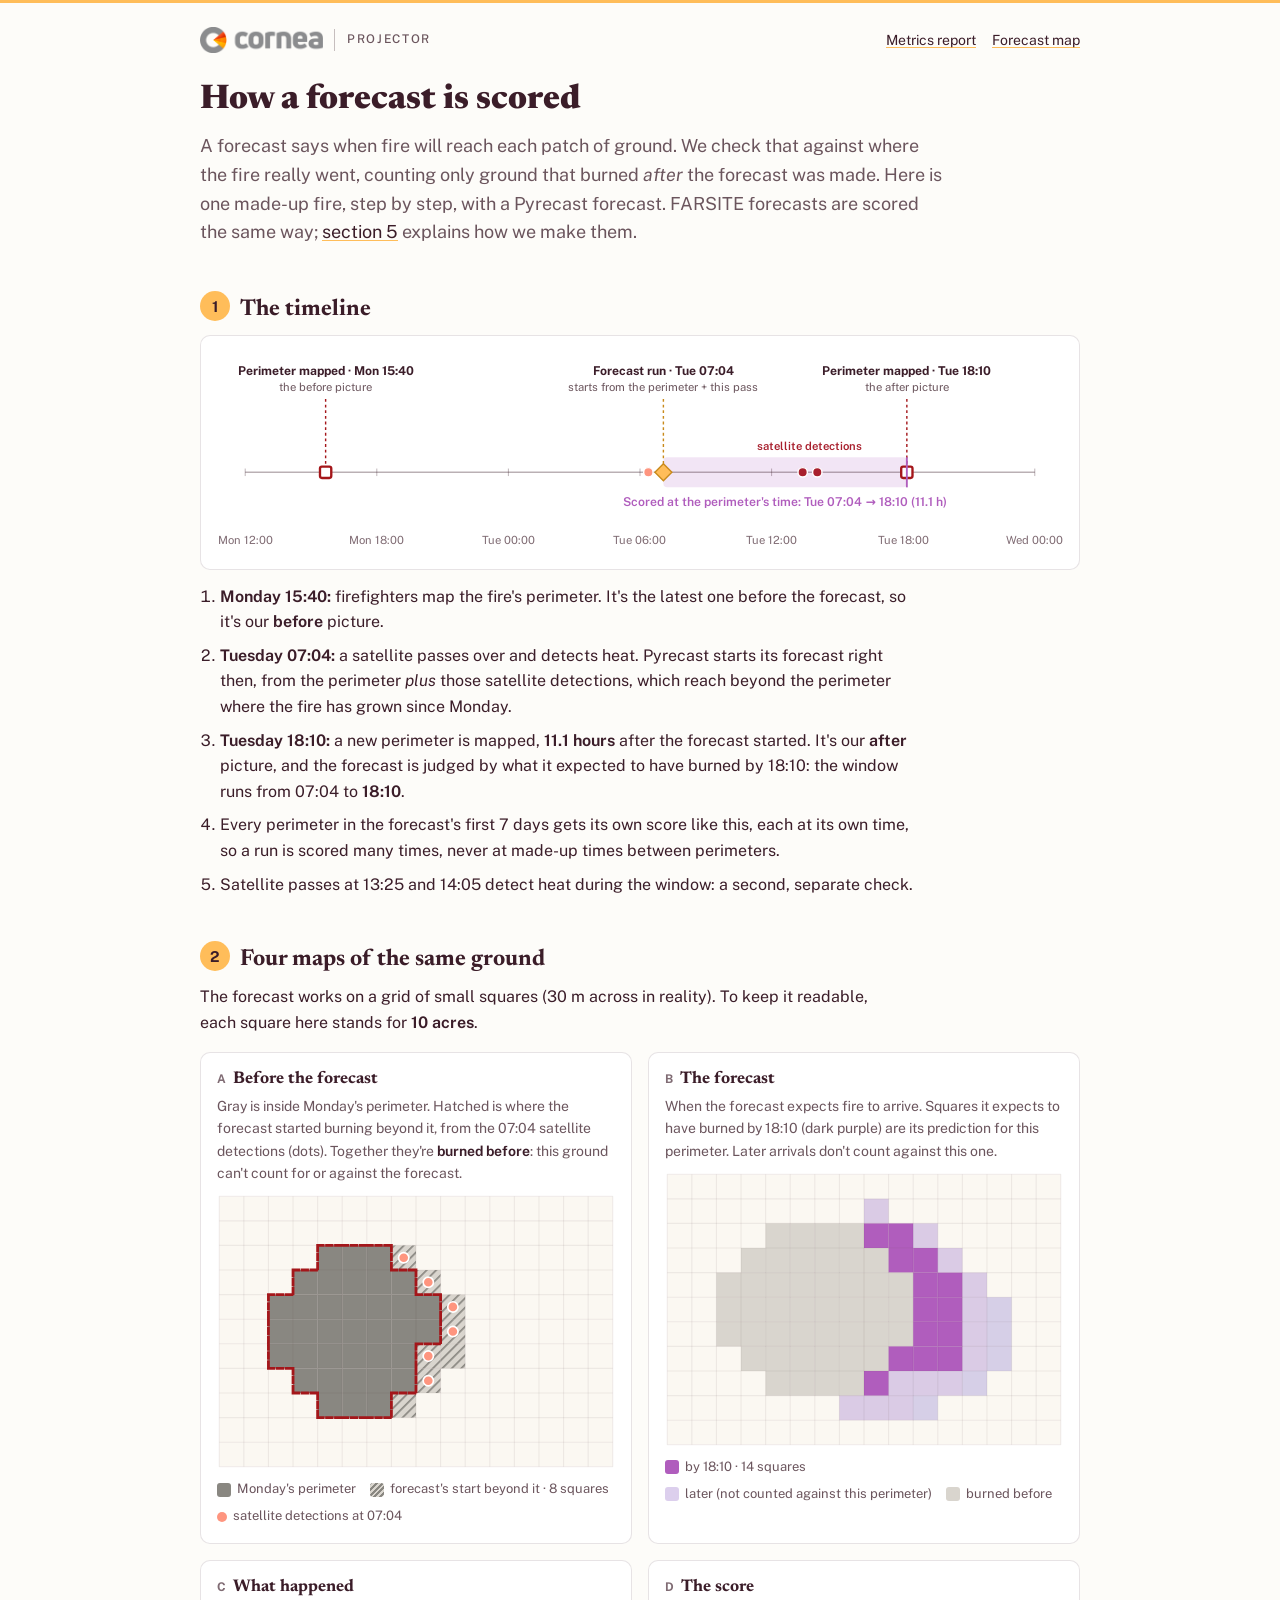
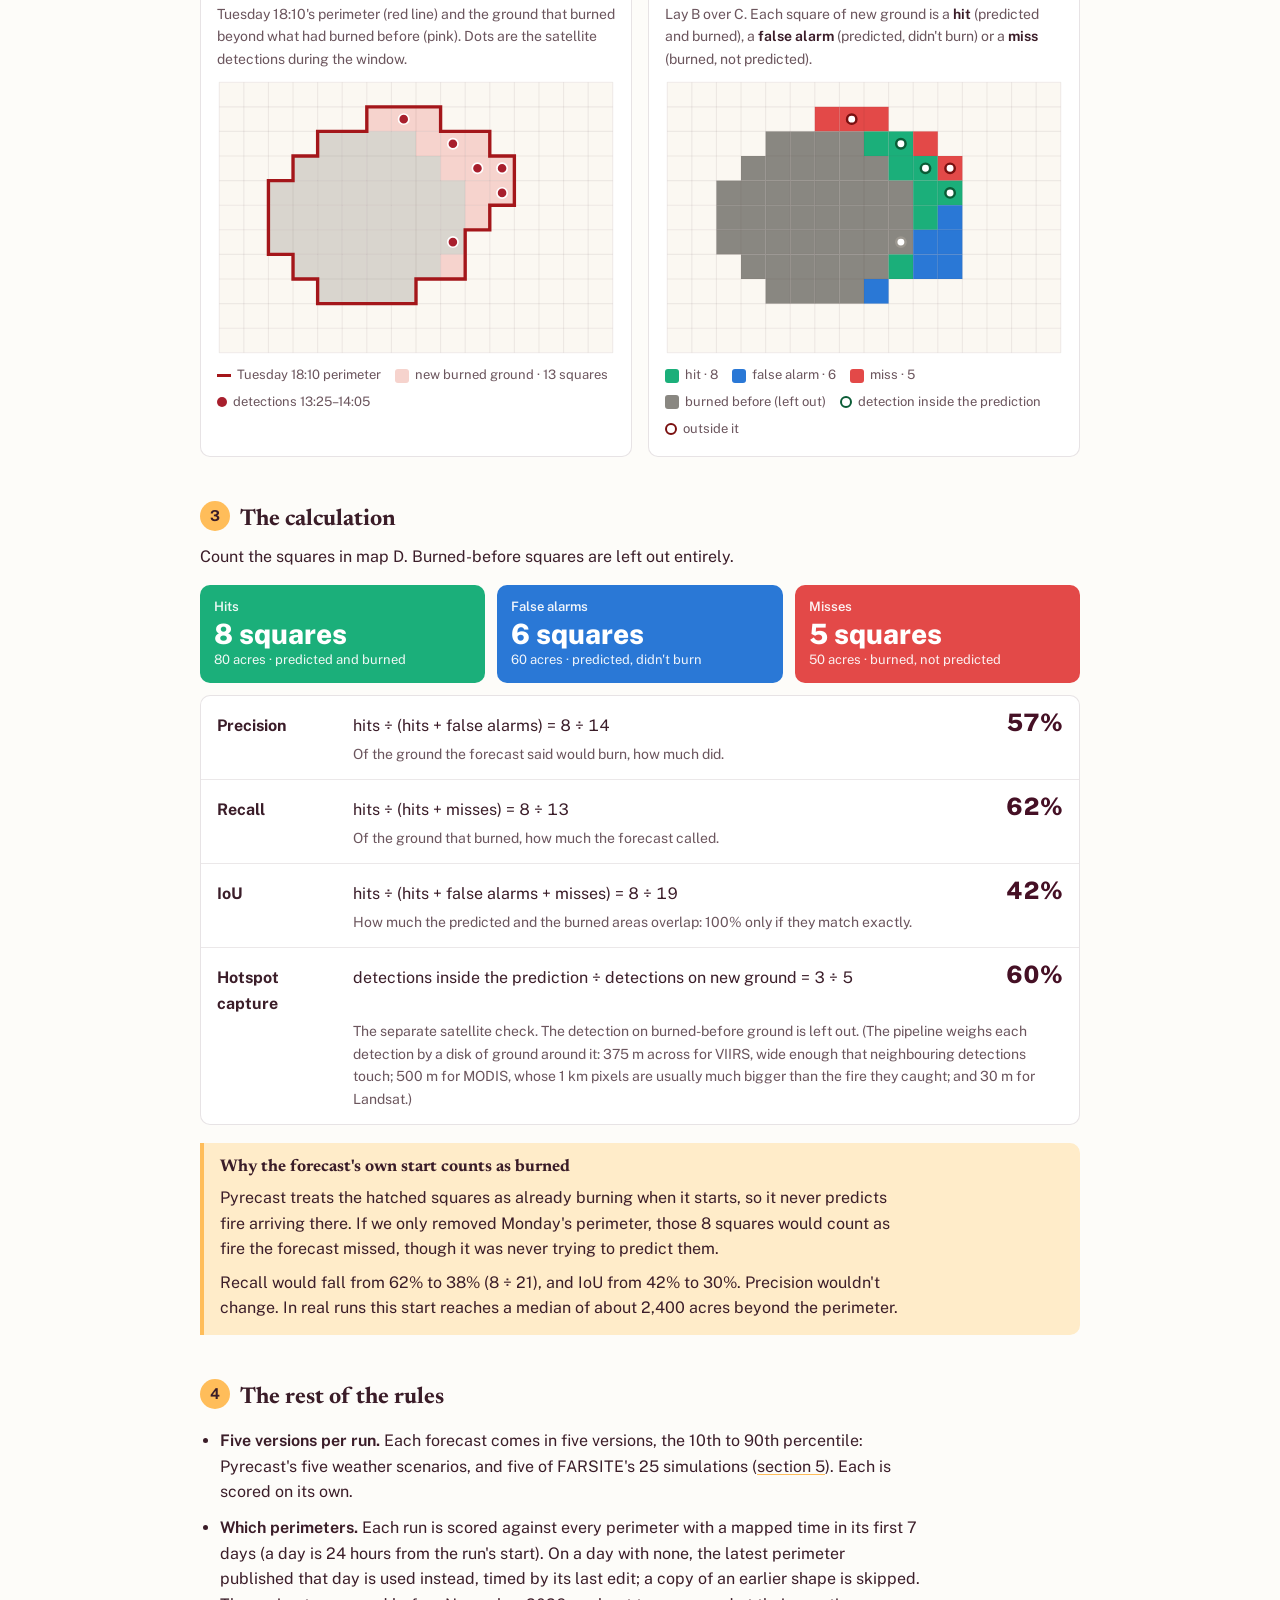
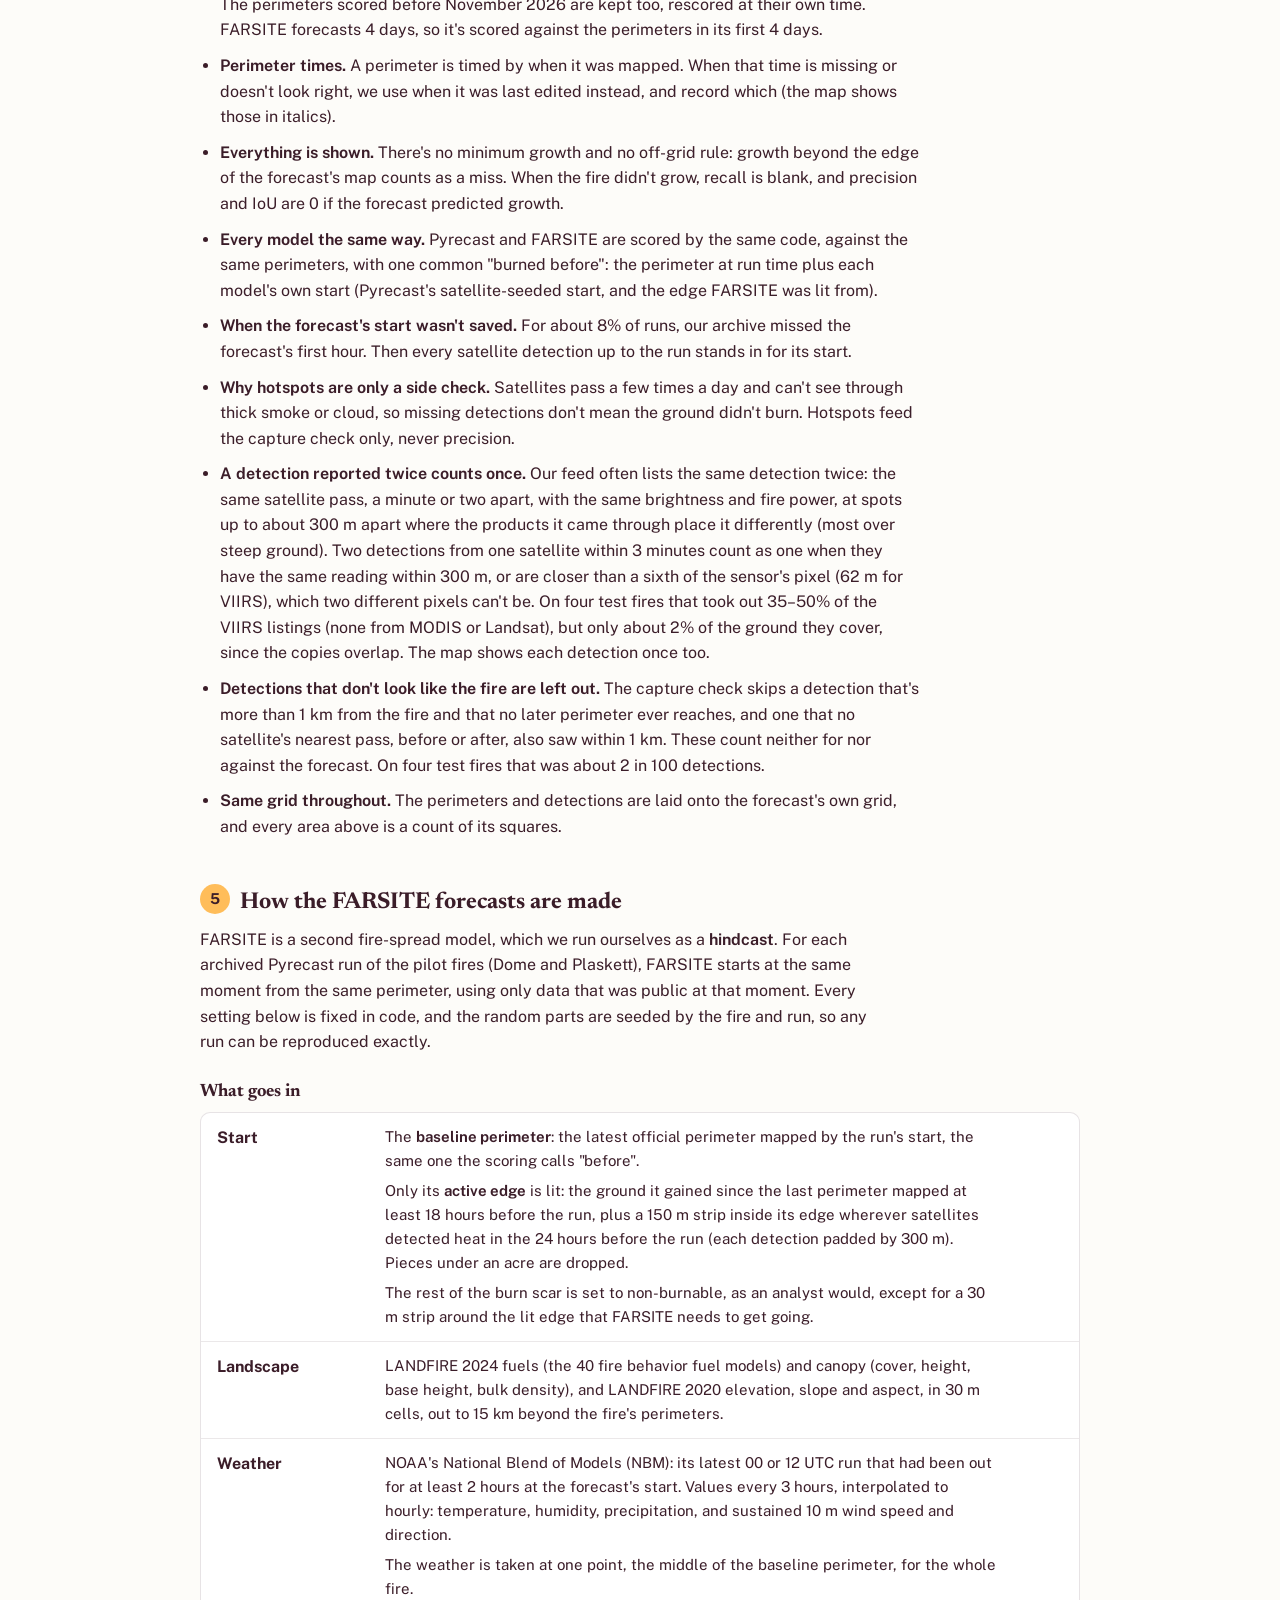
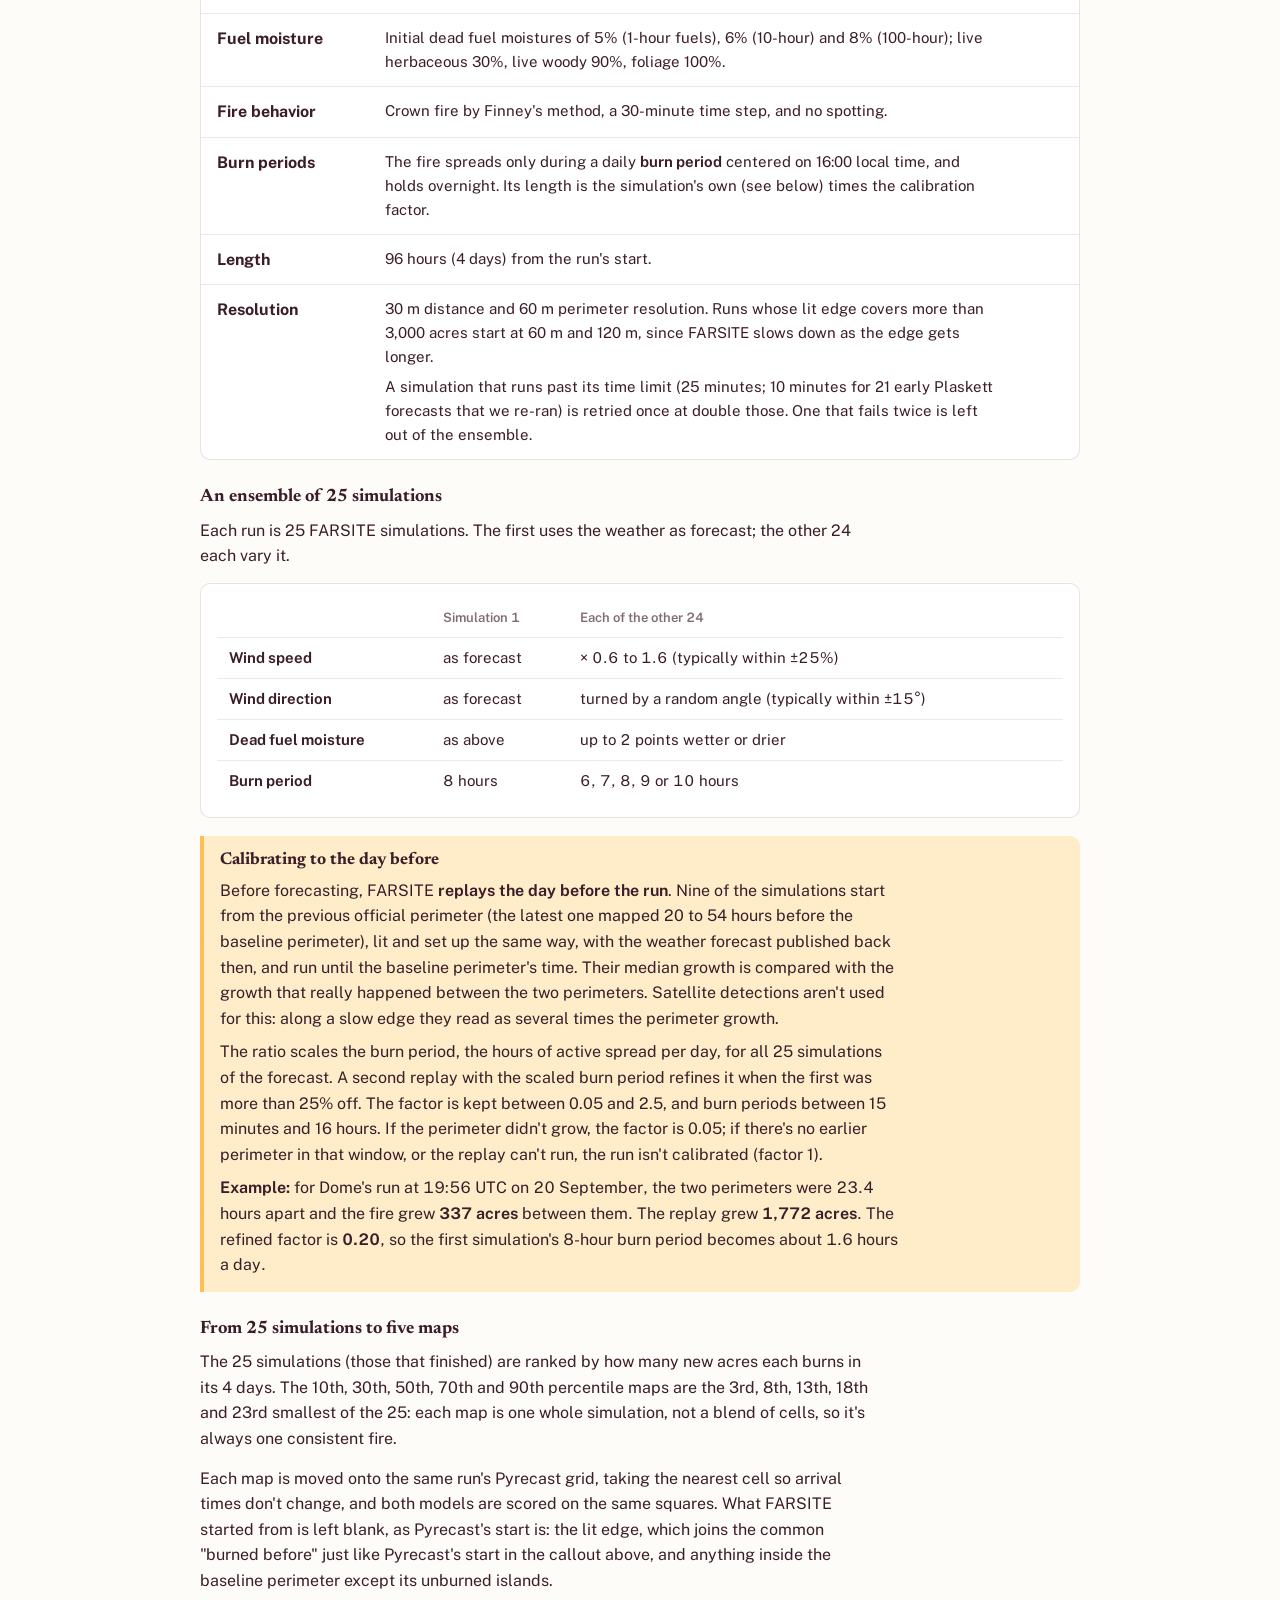
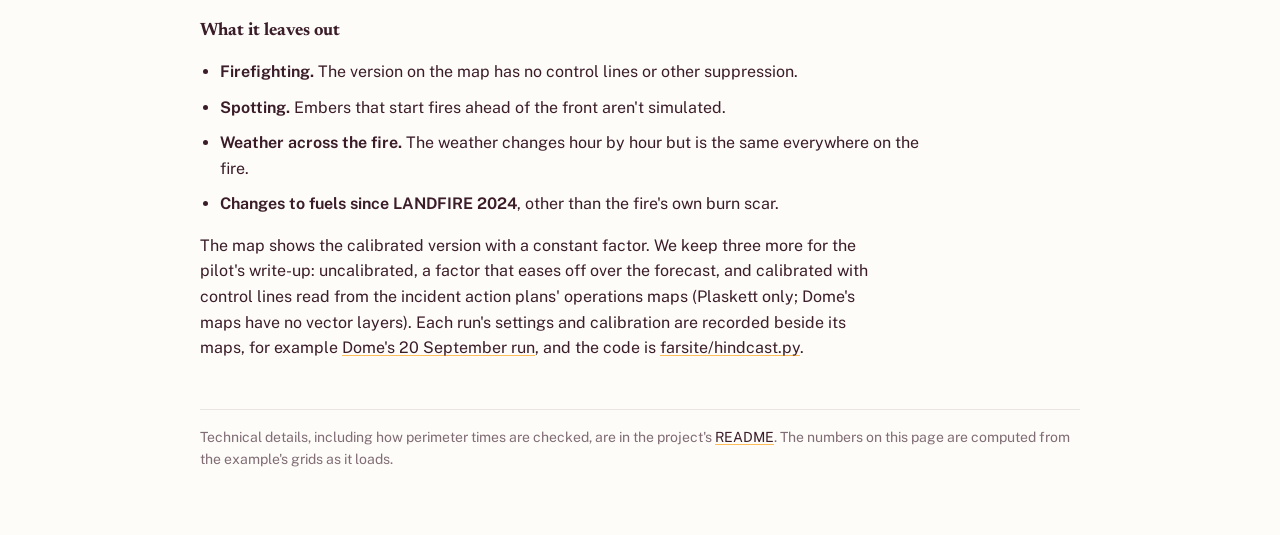
==== commit 95db2997: "Hotspots: a detection Cornea reports twice counts once (map, report and scores) Cornea's feed often " ====
--- a/methodology/index.html
+++ b/methodology/index.html
@@ -225,6 +225,14 @@
     <li><b>Why hotspots are only a side check.</b> Satellites pass a few times a day and can't see through
       thick smoke or cloud, so missing detections don't mean the ground didn't burn. Hotspots feed the
       capture check only, never precision.</li>
+    <li><b>A detection reported twice counts once.</b> Our feed often lists the same detection twice:
+      the same satellite pass, a minute or two apart, with the same brightness and fire power, at
+      spots up to about 300 m apart where the products it came through place it differently (most
+      over steep ground). Two detections from one satellite within 3 minutes count as one when they
+      have the same reading within 300 m, or are closer than a sixth of the sensor's pixel (62 m for
+      VIIRS), which two different pixels can't be. On four test fires that took out 35–50% of the
+      VIIRS listings (none from MODIS or Landsat), but only about 2% of the ground they cover, since
+      the copies overlap. The map shows each detection once too.</li>
     <li><b>Detections that don't look like the fire are left out.</b> The capture check skips a detection
       that's more than 1 km from the fire and that no later perimeter ever reaches, and one that no
       satellite's nearest pass, before or after, also saw within 1 km. These count neither for nor
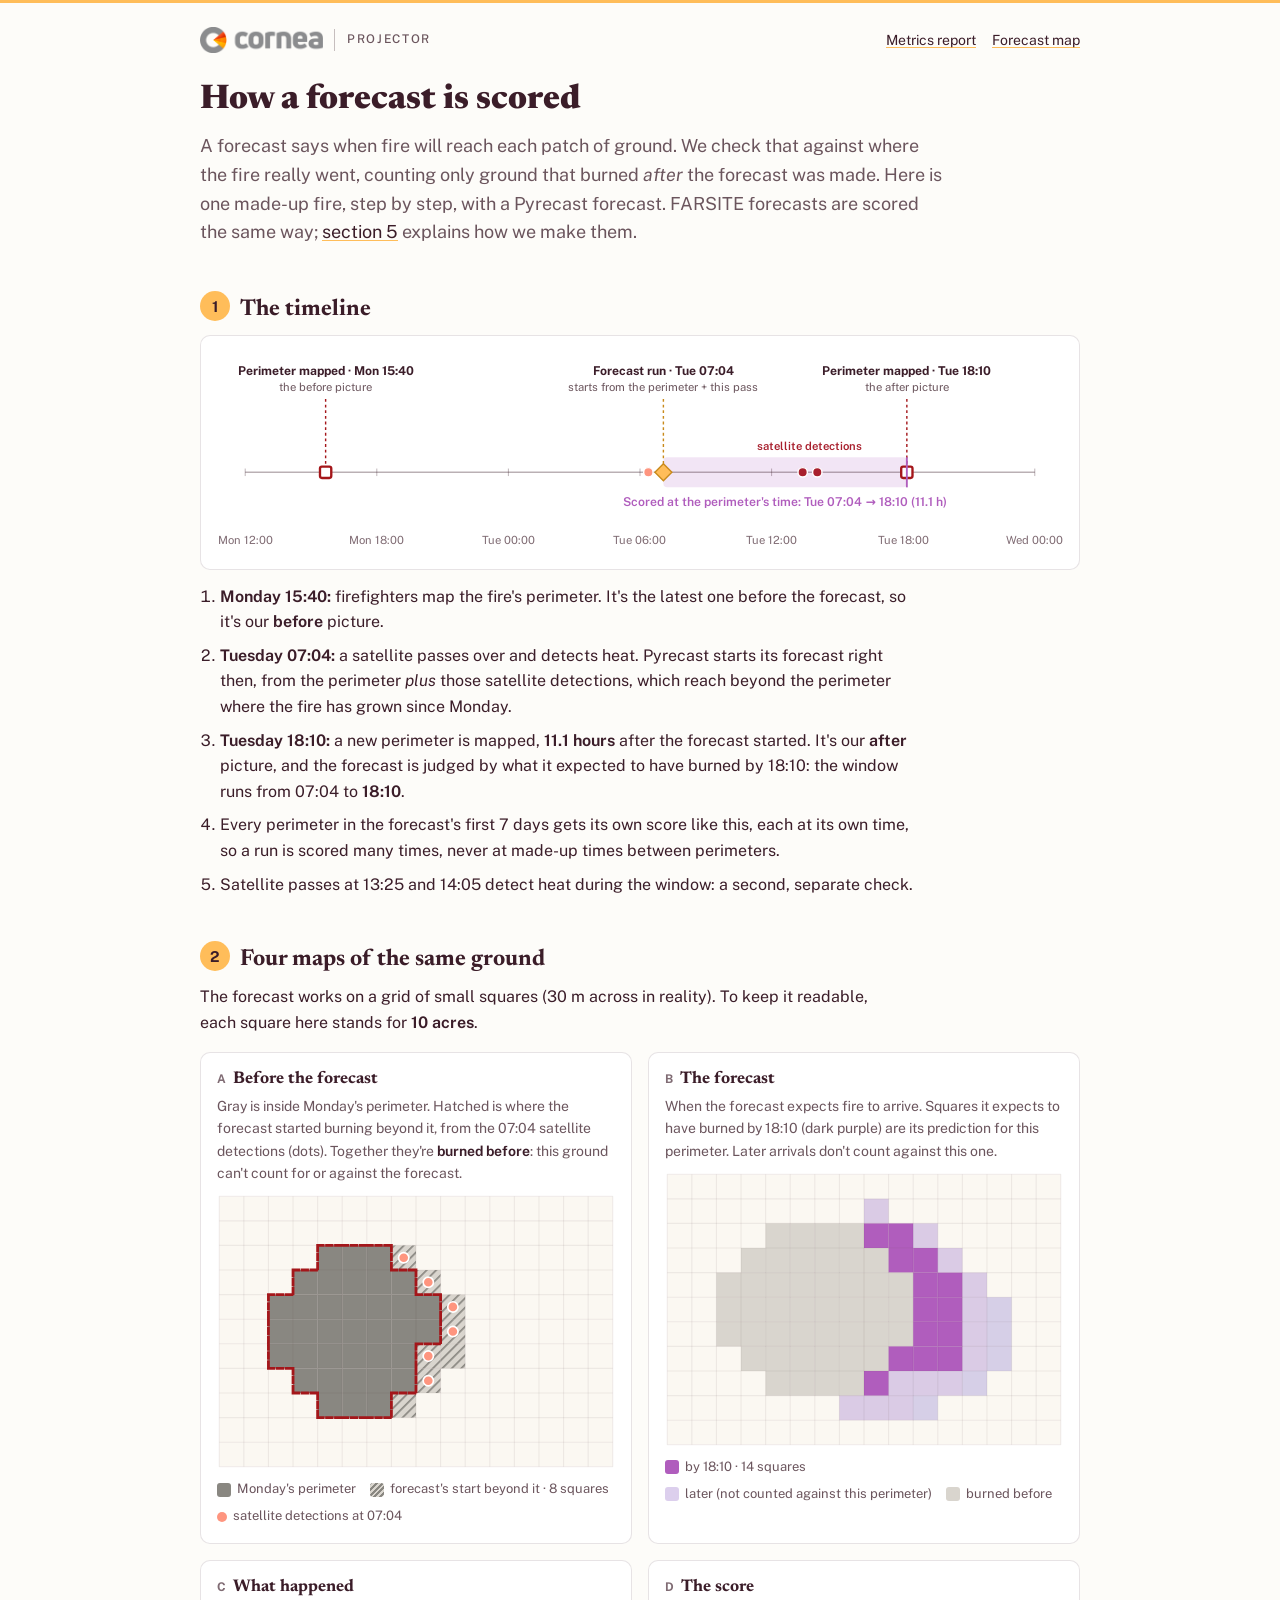
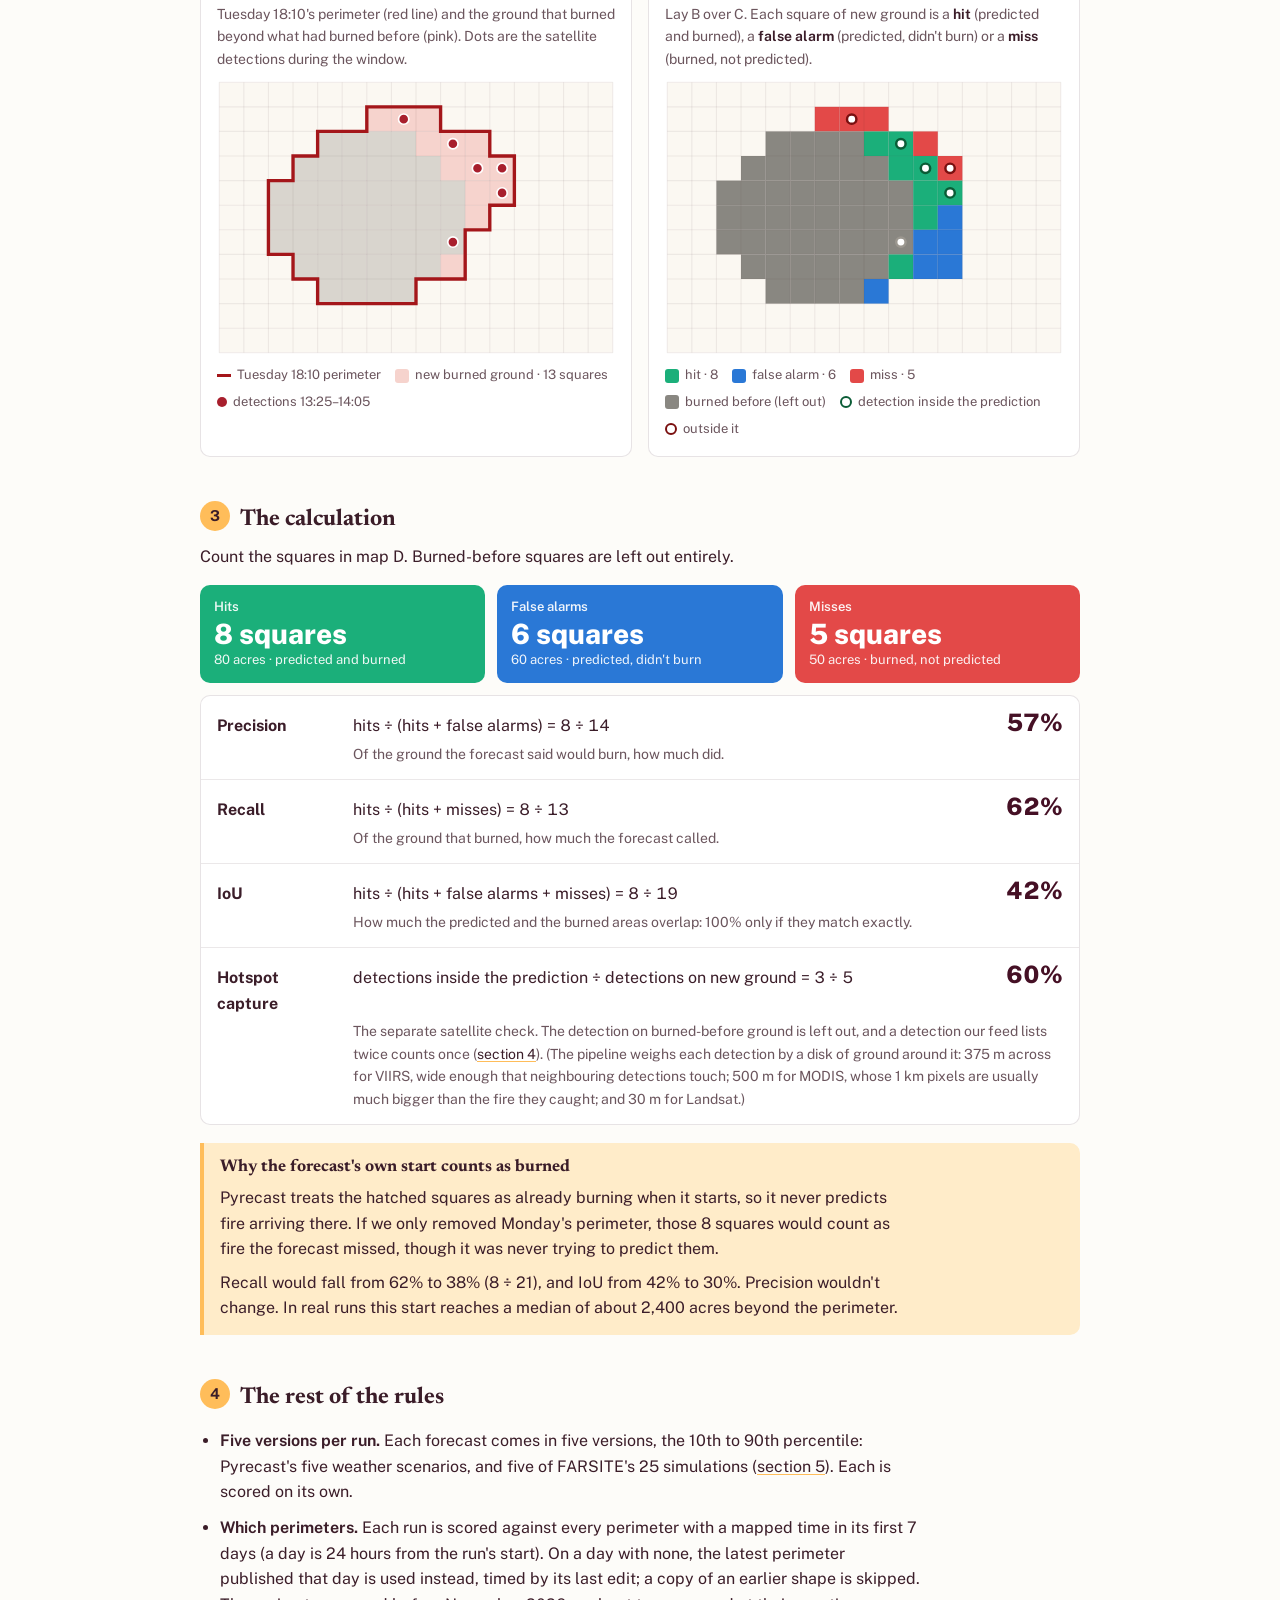
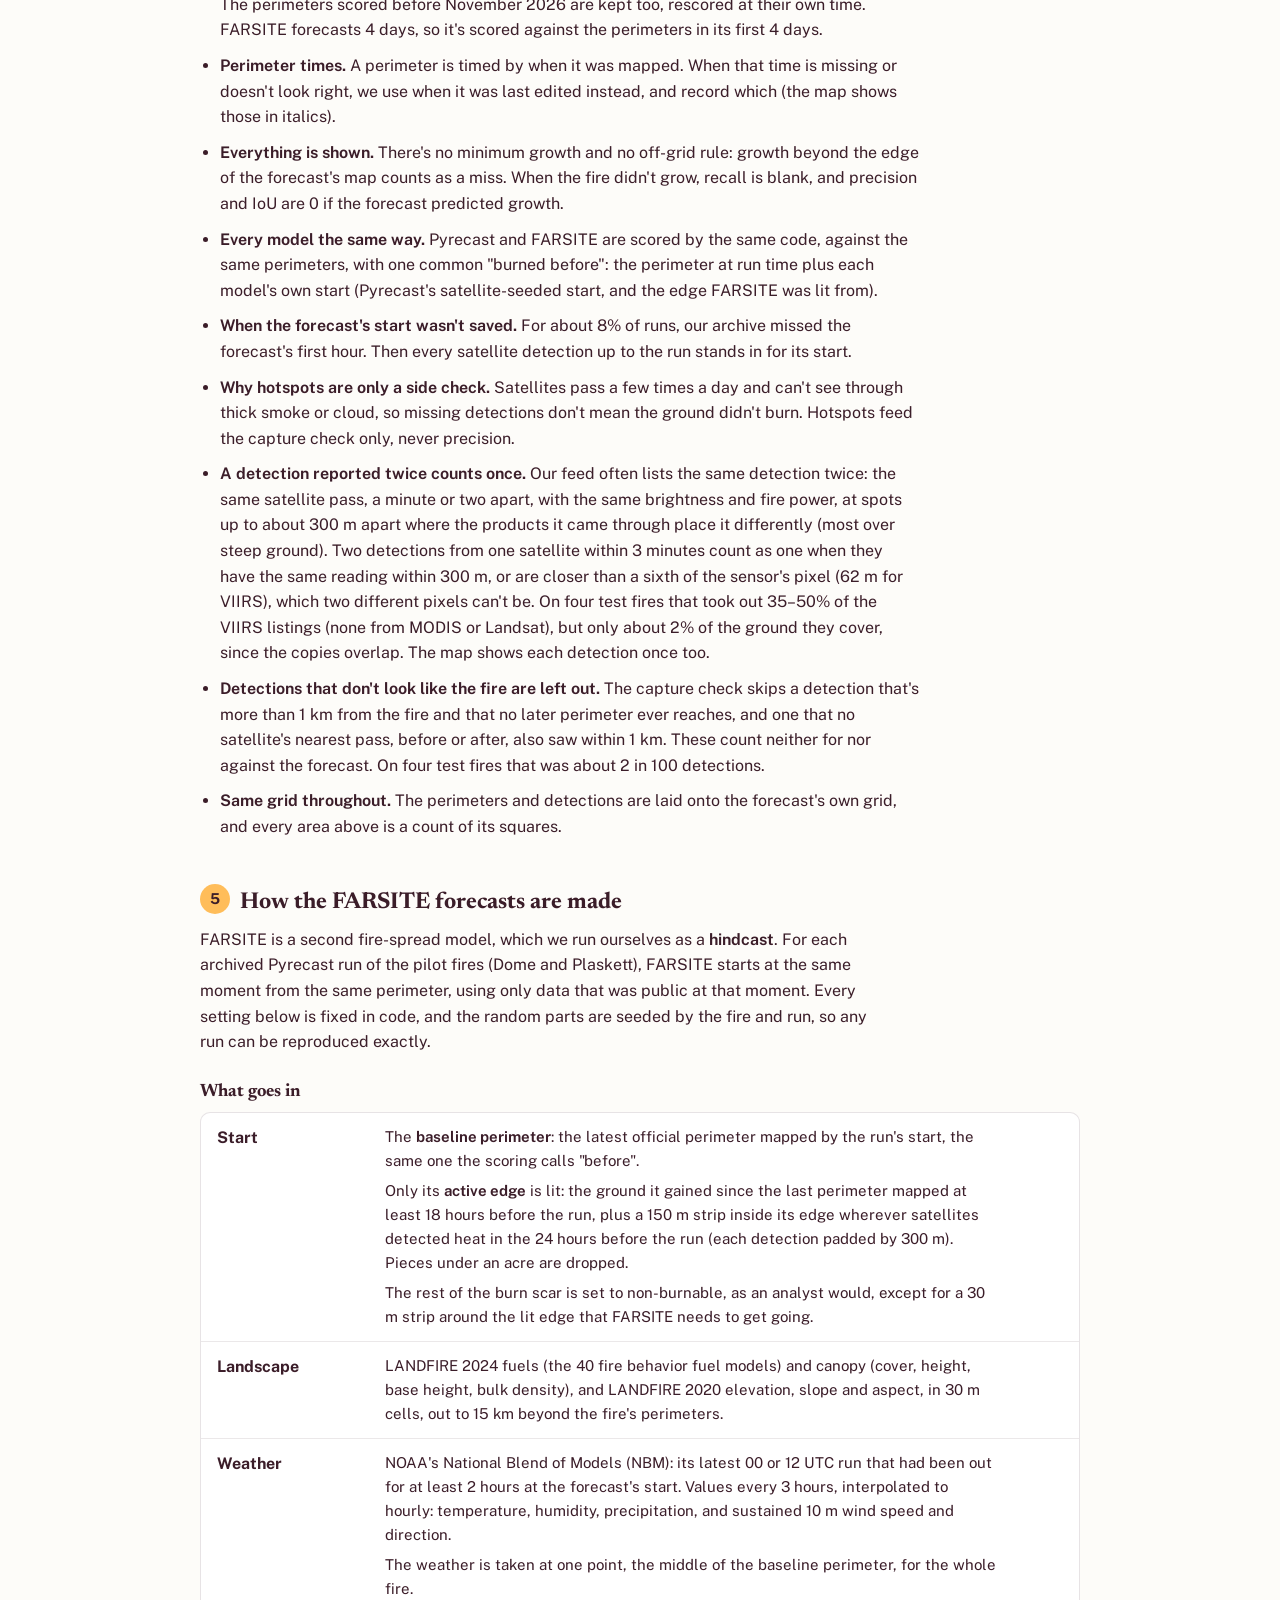
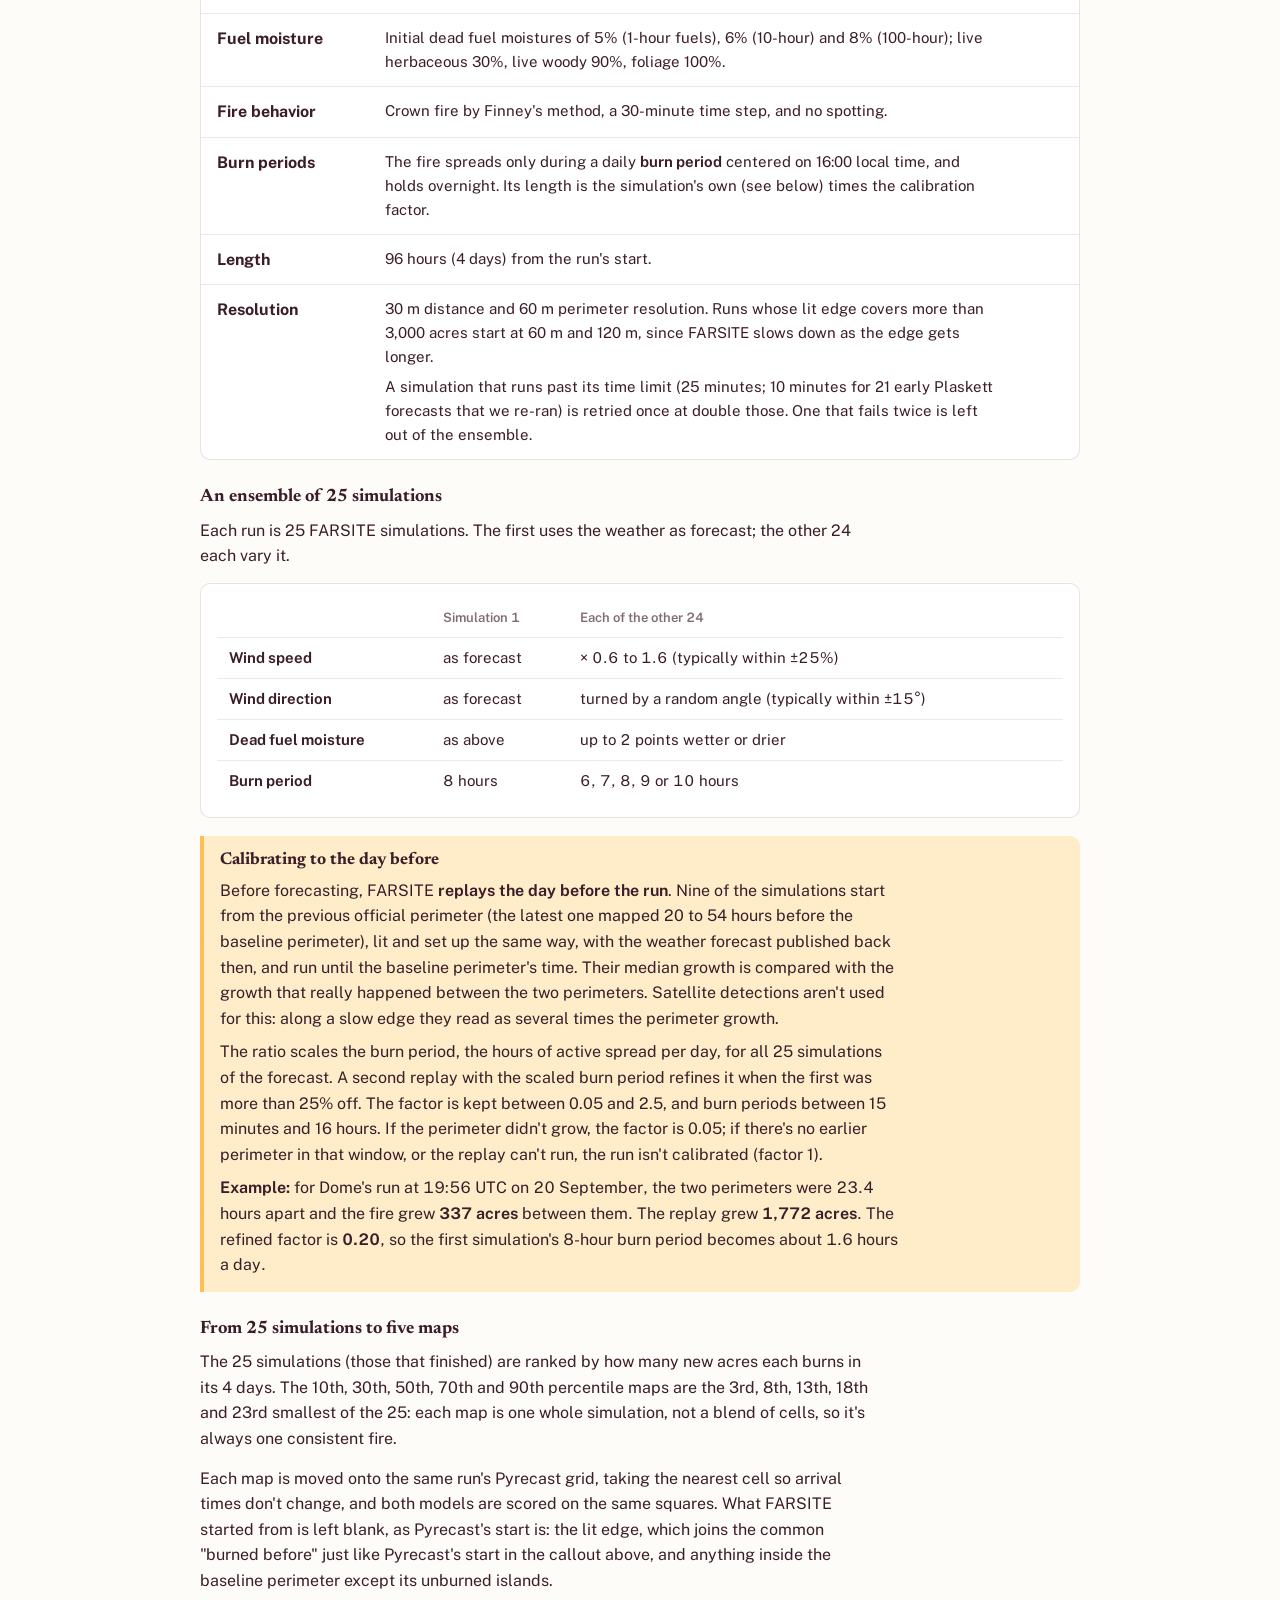
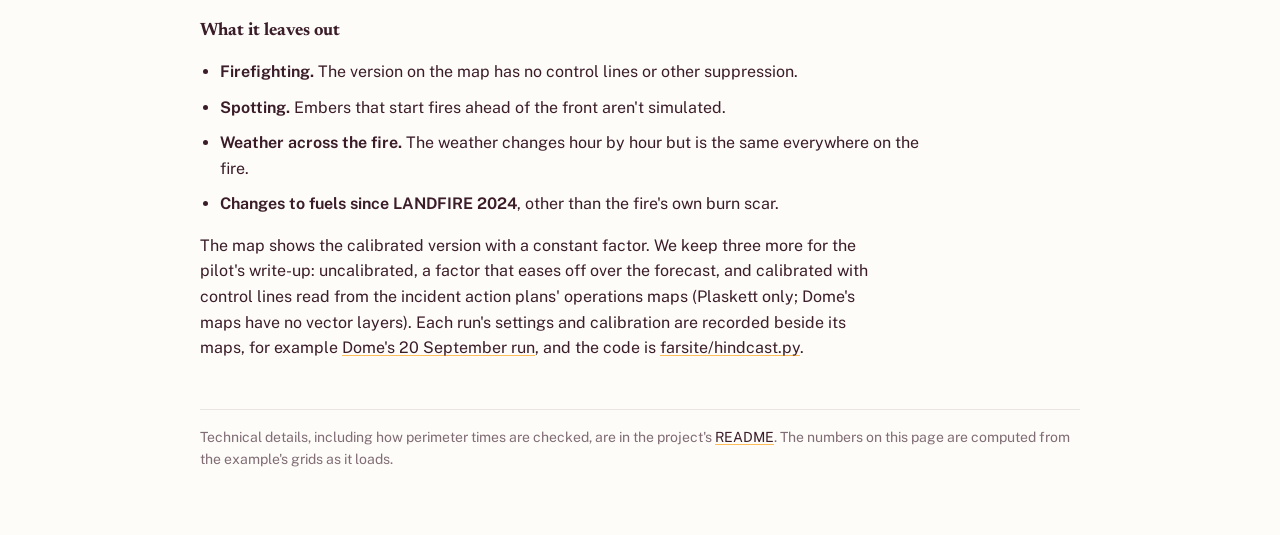
==== commit 99f0a29e: "Methodology: hotspot capture points to the duplicate-detection rule Co-Authored-By: Claude Opus 5.5 " ====
--- a/methodology/index.html
+++ b/methodology/index.html
@@ -183,7 +183,8 @@
       <div class="formula"><div class="name">Hotspot capture</div>
         <div class="eq">detections inside the prediction ÷ detections on new ground = <span class="frac"><span data-v="hsIn"></span> ÷ <span data-v="hsNew"></span></span></div>
         <div class="res" data-v="HS"></div>
-        <div class="what">The separate satellite check. The detection on burned-before ground is left out.
+        <div class="what">The separate satellite check. The detection on burned-before ground is left out,
+          and a detection our feed lists twice counts once (<a href="#dupes">section 4</a>).
           (The pipeline weighs each detection by a disk of ground around it: 375 m across for VIIRS, wide enough that
           neighbouring detections touch; 500 m for MODIS, whose 1 km pixels are usually much bigger than the fire
           they caught; and 30 m for Landsat.)</div></div>
@@ -225,7 +226,7 @@
     <li><b>Why hotspots are only a side check.</b> Satellites pass a few times a day and can't see through
       thick smoke or cloud, so missing detections don't mean the ground didn't burn. Hotspots feed the
       capture check only, never precision.</li>
-    <li><b>A detection reported twice counts once.</b> Our feed often lists the same detection twice:
+    <li id="dupes"><b>A detection reported twice counts once.</b> Our feed often lists the same detection twice:
       the same satellite pass, a minute or two apart, with the same brightness and fire power, at
       spots up to about 300 m apart where the products it came through place it differently (most
       over steep ground). Two detections from one satellite within 3 minutes count as one when they
